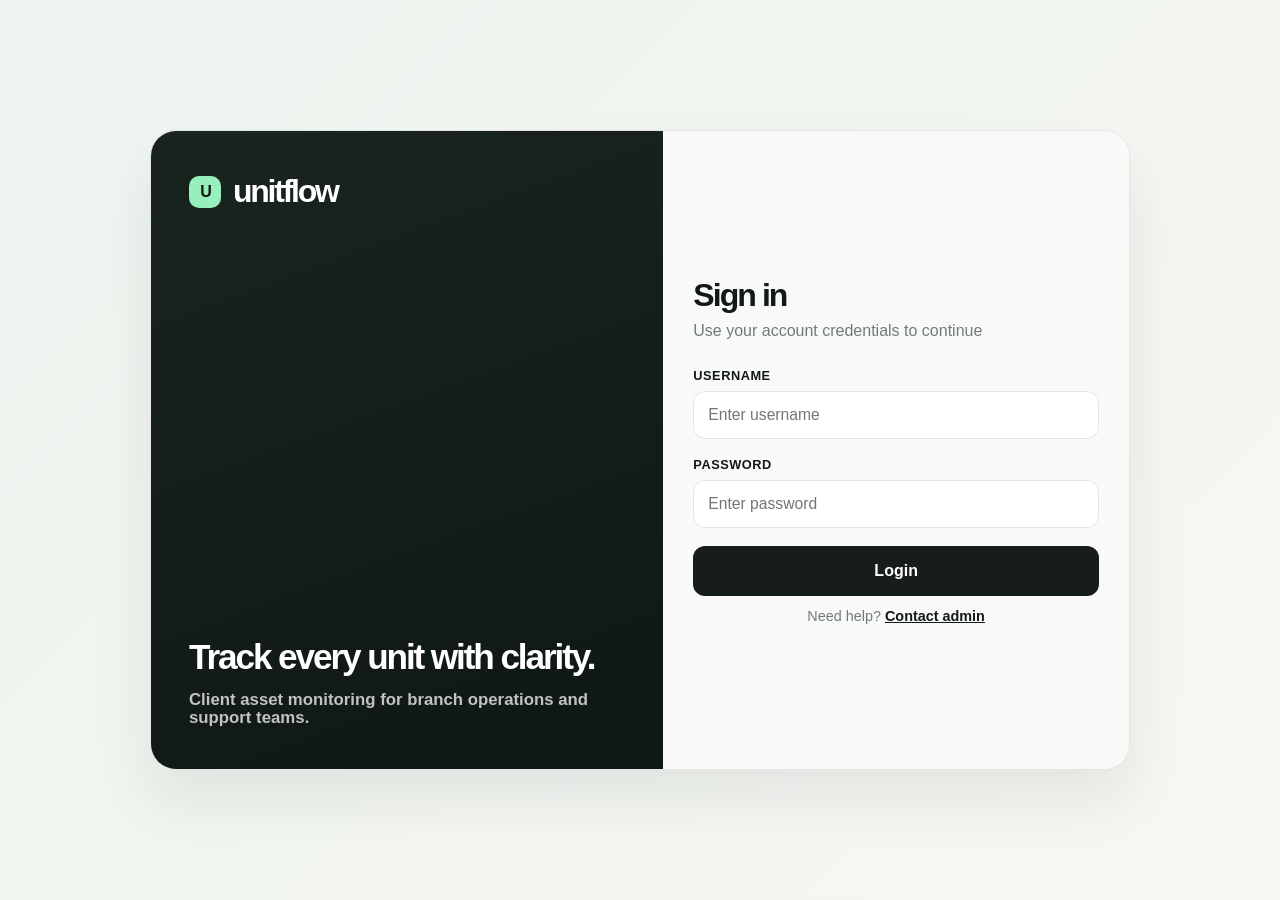
==== login.html @ 274b0e5f "feat: implement role-based permissions management and settings page - Added functionality to read an" ====
<!DOCTYPE html>
<html lang="en">
  <head>
    <meta charset="UTF-8" />
    <meta name="viewport" content="width=device-width, initial-scale=1.0" />
    <title>Unitflow Login</title>
    <link rel="icon" type="image/svg+xml" href="images/favicon.svg" />
    <link rel="stylesheet" href="css/styles.css" />
  </head>
  <body class="auth-page">
    <div class="auth-shell">
      <div class="auth-visual">
        <div class="auth-brand">
          <div class="auth-brand-mark">U</div>
          <span>unitflow</span>
        </div>

        <div>
          <h1 class="tagline">
            Track every unit with clarity.
            <small>Client asset monitoring for branch operations and support teams.</small>
          </h1>
        </div>
      </div>

      <div class="auth-card">
        <div class="auth-card-inner">
          <div class="auth-card-header">
            <h2>Sign in</h2>
            <p>Use your account credentials to continue</p>
          </div>

          <form class="auth-form" id="loginForm">
            <div class="form-field">
              <label for="username">Username</label>
              <input id="username" name="username" type="text" placeholder="Enter username" required />
            </div>

            <div class="form-field">
              <label for="password">Password</label>
              <input id="password" name="password" type="password" placeholder="Enter password" required />
            </div>

            <button type="submit" class="auth-button">Login</button>
          </form>

          <div class="auth-link">
            Need help? <a href="#">Contact admin</a>
          </div>
        </div>
      </div>
    </div>

    <script src="gs/config.js"></script>
    <script src="js/data.js"></script>
    <script src="js/auth.js"></script>
  </body>
</html>
---- css/styles.css ----
:root {
  --sidebar-bg: #18241f;
  --sidebar-accent: #7fe2a7;
  --sidebar-text: #dfe9e2;
  --main-bg: #f4f5f2;
  --panel-bg: #ffffff;
  --panel-alt: #f7f8f6;
  --text: #121a16;
  --muted: #6f7d77;
  --line: #e3e6e2;
  --dark-card: #1b2022;
  --green-soft: #d9f9e8;
  --green-text: #1b6d4c;
  --orange-soft: #fef1d4;
  --orange-text: #8b5e0c;
  --blue-soft: #dfeeff;
  --blue-text: #1f4d8c;
  --red-soft: #fbe3e3;
  --red-text: #9a2c2c;
  --shadow: 0 8px 20px rgba(15, 23, 42, 0.04);
}

* {
  box-sizing: border-box;
}

html, body {
  margin: 0;
  min-height: 100vh;
  height: auto;
  overflow-x: hidden;
  overflow-y: auto;
  font-family: Inter, "Segoe UI", Arial, sans-serif;
  background: var(--main-bg);
  color: var(--text);
}

button, input, select {
  font: inherit;
}

.dashboard-shell {
  display: flex;
  min-height: 100vh;
}

.sidebar {
  width: 250px;
  flex-shrink: 0;
  position: fixed;
  top: 0;
  left: 0;
  height: 100vh;
  overflow: hidden;
  background: var(--sidebar-bg);
  color: var(--sidebar-text);
  padding: 24px 18px 28px;
  border-right: 1px solid rgba(255, 255, 255, 0.04);
}

.brand {
  display: flex;
  align-items: center;
  gap: 12px;
  padding: 6px 8px 18px;
  font-size: 2.1rem;
  font-weight: 800;
  letter-spacing: -0.06em;
}

.brand-mark {
  width: 28px;
  height: 28px;
  display: inline-flex;
  align-items: center;
  justify-content: center;
  border-radius: 10px;
  background: linear-gradient(135deg, #90f0bf, #d9f9e8);
  color: #0e1714;
  font-size: 0.9rem;
  font-weight: 800;
}

.nav {
  display: flex;
  flex-direction: column;
  gap: 6px;
  height: calc(100vh - 132px);
  margin-top: 14px;
}

.nav #settingsLink {
  margin-top: auto;
}

.nav-label {
  padding: 14px 10px 10px;
  color: rgba(255, 255, 255, 0.62);
  font-size: 0.7rem;
  letter-spacing: 0.14em;
  text-transform: uppercase;
  font-weight: 700;
}

.nav-item {
  display: flex;
  align-items: center;
  gap: 12px;
  width: 100%;
  background: transparent;
  border: none;
  border-radius: 10px;
  color: var(--sidebar-text);
  text-decoration: none;
  padding: 12px 12px;
  text-align: left;
  font-size: 1.05rem;
  font-weight: 600;
  cursor: pointer;
}

.nav-item.active {
  background: rgba(126, 211, 161, 0.18);
  color: #f3f9f5;
  box-shadow: inset 0 0 0 1px rgba(126, 211, 161, 0.2);
}

.nav-item.disabled {
  opacity: 0.45;
  cursor: not-allowed;
}

.nav-count {
  min-width: 20px;
  padding: 2px 6px;
  margin-left: auto;
  border-radius: 999px;
  background: var(--sidebar-accent);
  color: #102219;
  font-size: 0.72rem;
  text-align: center;
}

.nav-icon {
  width: 18px;
  text-align: center;
  opacity: 0.95;
}

.workspace {
  flex: 1;
  margin-left: 250px;
  background: var(--main-bg);
  min-height: 0;
  min-width: 0;
}

.workspace-topbar {
  display: flex;
  justify-content: space-between;
  align-items: center;
  padding: 18px 30px 16px 30px;
  background: rgba(255, 255, 255, 0.15);
  border-bottom: 1px solid var(--line);
}

.breadcrumb {
  color: var(--muted);
  font-size: 0.85rem;
  font-weight: 600;
}

.breadcrumb span {
  margin: 0 8px;
  color: #a5b0a9;
}

.topbar-right {
  display: flex;
  align-items: center;
  gap: 18px;
}

.sync-pill {
  display: inline-flex;
  align-items: center;
  gap: 8px;
  color: var(--text);
  font-size: 0.95rem;
  font-weight: 600;
}

.dot {
  width: 10px;
  height: 10px;
  border-radius: 50%;
  display: inline-block;
  background: #d1d5d8;
}

.dot.live {
  background: #7ad9a6;
  box-shadow: 0 0 0 3px rgba(122, 217, 166, 0.2);
}

.user-menu {
  position: relative;
}

.user-pill {
  display: inline-flex;
  align-items: center;
  gap: 10px;
  padding: 8px 12px 8px 8px;
  border-radius: 999px;
  background: rgba(255, 255, 255, 0.7);
  border: 1px solid var(--line);
  color: var(--text);
  font-weight: 700;
  cursor: pointer;
}

.user-avatar {
  width: 28px;
  height: 28px;
  border-radius: 50%;
  display: inline-flex;
  align-items: center;
  justify-content: center;
  background: #cfe4d6;
  color: #1b3b2f;
  font-size: 0.72rem;
  font-weight: 800;
}

.user-dropdown {
  position: absolute;
  right: 0;
  top: calc(100% + 10px);
  background: #fff;
  border: 1px solid var(--line);
  border-radius: 12px;
  box-shadow: 0 12px 28px rgba(15, 23, 42, 0.12);
  min-width: 160px;
  overflow: hidden;
  z-index: 20;
}

.user-dropdown button {
  display: block;
  width: 100%;
  border: none;
  background: transparent;
  text-align: left;
  padding: 12px 14px;
  font-size: 0.92rem;
  font-weight: 700;
  color: var(--text);
  cursor: pointer;
}

.user-dropdown button:hover {
  background: #f2f5f2;
}

.content {
  padding: 26px 30px 30px;
  min-height: calc(100vh - 92px);
}

.messages-content {
  display: flex;
  flex-direction: column;
}

.messages-heading {
  align-items: center;
  margin-bottom: 18px;
}

.messages-layout {
  display: grid;
  grid-template-columns: minmax(260px, 34%) 1fr;
  flex: 1;
  min-height: 0;
  overflow: hidden;
}

.conversation-column {
  min-width: 0;
  border-right: 1px solid var(--line);
  background: var(--panel-alt);
}

.message-tabs {
  display: flex;
  gap: 20px;
  padding: 18px 20px 0;
  border-bottom: 1px solid var(--line);
}

.message-tab {
  padding: 0 0 13px;
  border: 0;
  border-bottom: 2px solid transparent;
  background: transparent;
  color: var(--muted);
  font-weight: 800;
  cursor: pointer;
}

.message-tab.active {
  border-color: var(--green-text);
  color: var(--text);
}

.message-search {
  padding: 14px 16px;
}

.message-search input {
  width: 100%;
  padding: 10px 12px;
  border: 1px solid var(--line);
  border-radius: 8px;
  background: #fff;
  color: var(--text);
}

.conversation-list {
  height: calc(100% - 105px);
  overflow-y: auto;
}

.conversation-item {
  display: grid;
  grid-template-columns: 1fr auto;
  gap: 5px 12px;
  width: 100%;
  padding: 15px 18px;
  border: 0;
  border-top: 1px solid var(--line);
  background: transparent;
  color: var(--text);
  text-align: left;
  cursor: pointer;
}

.conversation-item:hover,
.conversation-item.selected {
  background: #fff;
}

.conversation-item.unread .conversation-person,
.conversation-item.unread .conversation-subject {
  font-weight: 800;
}

.conversation-person,
.conversation-subject,
.conversation-date {
  overflow: hidden;
  text-overflow: ellipsis;
  white-space: nowrap;
}

.conversation-person { font-size: 0.86rem; }
.conversation-subject { color: var(--muted); font-size: 0.84rem; }
.conversation-date { color: var(--muted); font-size: 0.72rem; }
.thread-count { color: var(--muted); font-size: 0.72rem; font-weight: 700; }

.message-viewer {
  min-width: 0;
  overflow-y: auto;
  background: #fff;
}

.message-placeholder {
  display: grid;
  place-items: center;
  align-content: center;
  height: 100%;
  padding: 32px;
  color: var(--muted);
  text-align: center;
}

.message-placeholder h2 { margin: 14px 0 6px; color: var(--text); font-size: 1.1rem; }
.message-placeholder p { margin: 0; }
.message-placeholder-icon { color: var(--green-text); font-size: 2rem; }

.message-detail { padding: 34px 40px; }
.message-detail-top { display: flex; justify-content: space-between; gap: 20px; border-bottom: 1px solid var(--line); padding-bottom: 22px; }
.message-detail-actions { display: flex; align-items: center; gap: 16px; }
.message-reply-actions { display: flex; flex-wrap: wrap; align-items: center; justify-content: flex-end; gap: 8px; }
.reply-message-btn { padding: 8px 14px; font-size: 0.85rem; }
.message-detail-top h2 { margin: 5px 0 0; font-size: 1.5rem; }
.message-detail-top time { color: var(--muted); font-size: 0.82rem; white-space: nowrap; }
.message-meta { display: flex; align-items: center; gap: 9px; margin: 22px 0 30px; color: var(--muted); font-size: 0.84rem; }
.message-meta .user-avatar { flex: 0 0 auto; }
.message-arrow { color: #a5b0a9; }
.message-body { max-width: 760px; margin: 0; line-height: 1.75; white-space: normal; }
.thread-messages { display: flex; flex-direction: column; }
.thread-message { padding: 0; border-bottom: 1px solid var(--line); }
.thread-message:first-child { padding-top: 0; }
.thread-message-header { display: flex; align-items: center; gap: 9px; width: 100%; padding: 18px 0; border: 0; background: transparent; color: var(--muted); text-align: left; cursor: pointer; }
.thread-message-header:hover { color: var(--text); }
.thread-message-sender { color: var(--text); font-weight: 800; }
.thread-message-recipient { overflow: hidden; text-overflow: ellipsis; white-space: nowrap; }
.thread-message-header time { margin-left: auto; white-space: nowrap; font-size: 0.78rem; }
.thread-chevron { margin-left: 4px; color: var(--muted); font-size: 1.1rem; transform: rotate(0deg); transition: transform 160ms ease; }
.thread-message-content { display: none; padding: 0 0 24px 0; }
.thread-message.expanded .thread-message-content { display: block; }
.thread-message.expanded .thread-chevron { transform: rotate(180deg); }
.inline-reply-form { max-width: 760px; margin-top: 34px; padding-top: 24px; border-top: 1px solid var(--line); }
.inline-reply-form label { display: block; margin-bottom: 8px; color: var(--text); font-size: 0.85rem; font-weight: 800; }
.inline-reply-form textarea { width: 100%; padding: 12px; border: 1px solid var(--line); border-radius: 8px; color: var(--text); resize: vertical; }
.inline-reply-actions { display: flex; justify-content: flex-end; gap: 10px; margin-top: 12px; }

.field-group textarea {
  width: 100%;
  padding: 11px 12px;
  border: 1px solid var(--line);
  border-radius: 8px;
  color: var(--text);
  resize: vertical;
}

.format-toolbar {
  display: flex;
  gap: 4px;
  padding: 6px;
  border: 1px solid var(--line);
  border-bottom: 0;
  border-radius: 8px 8px 0 0;
  background: var(--panel-alt);
}

.format-toolbar button {
  min-width: 30px;
  height: 28px;
  padding: 0 7px;
  border: 0;
  border-radius: 5px;
  background: transparent;
  color: var(--text);
  cursor: pointer;
  color: transparent;
  font-size: 0;
}

.format-toolbar button::before { content: none !important; }
.format-toolbar button svg { width: 17px; height: 17px; display: block; color: var(--text); fill: none; stroke: currentColor; stroke-width: 1.7; stroke-linecap: round; stroke-linejoin: round; }
.format-toolbar button svg text { fill: currentColor; stroke: none; }
.format-toolbar button,
.format-toolbar select,
.format-toolbar .format-color { position: relative; }
.format-toolbar button::after,
.format-toolbar select::after,
.format-toolbar .format-color::after { content: attr(data-tooltip); position: absolute; z-index: 20; left: 50%; top: calc(100% + 9px); width: max-content; max-width: 190px; padding: 7px 10px; border-radius: 5px; background: #3c4043; color: #fff; font-size: 0.76rem; font-weight: 700; line-height: 1.2; white-space: nowrap; opacity: 0; pointer-events: none; transform: translate(-50%, -3px); transition: opacity 120ms ease, transform 120ms ease; }
.format-toolbar button:hover::after,
.format-toolbar select:hover::after,
.format-toolbar .format-color:hover::after { opacity: 1; transform: translate(-50%, 0); }
.format-toolbar button[aria-label="Bold"]::before { content: 'B'; font-weight: 800; }
.format-toolbar button[aria-label="Italic"]::before { content: 'I'; font-style: italic; font-weight: 800; }
.format-toolbar button[aria-label="Underline"]::before { content: 'U'; text-decoration: underline; font-weight: 800; }
.format-toolbar button[aria-label="Align left"]::before { content: '☰'; }
.format-toolbar button[aria-label="Align center"]::before { content: '≡'; }
.format-toolbar button[aria-label="Align right"]::before { content: '☷'; }
.format-toolbar button[aria-label="Bulleted list"]::before { content: '☷'; }
.format-toolbar button[aria-label="Numbered list"]::before { content: '1.'; font-size: 0.75rem; font-weight: 800; }
.format-toolbar button[aria-label="Decrease indent"]::before { content: '⇤'; }
.format-toolbar button[aria-label="Increase indent"]::before { content: '⇥'; }
.format-toolbar button[aria-label="Quote"]::before { content: '❝'; }
.format-toolbar button[aria-label="Strikethrough"]::before { content: 'S'; text-decoration: line-through; font-weight: 800; }
.format-toolbar button[aria-label="Clear formatting"]::before { content: 'Tx'; font-size: 0.75rem; }

.format-toolbar button:hover { background: var(--green-soft); }
.format-toolbar button.is-active { background: #d2e3fc; color: #174ea6; }
.format-toolbar button.is-active svg { color: #174ea6; }

.format-toolbar select {
  height: 28px;
  flex: 0 0 auto;
  width: 112px;
  max-width: none;
  padding: 0 4px;
  border: 0;
  border-radius: 5px;
  background: transparent;
  color: var(--text);
  cursor: pointer;
}

.field-group .format-toolbar select[data-format-command="fontName"] { width: 84px; height: 28px; padding: 0 3px; }
.field-group .format-toolbar select[data-format-command="fontSize"] { width: 72px; height: 28px; padding: 0 3px; }
.font-size-picker { position: relative; display: inline-flex; align-items: center; }
.font-size-trigger { display: inline-flex; align-items: center; justify-content: center; width: 42px; height: 28px; padding: 0; border: 0; border-radius: 5px; background: transparent; color: var(--text); cursor: pointer; }
.font-size-trigger:hover { background: var(--green-soft); }
.font-size-trigger svg { width: 25px; height: 20px; fill: currentColor; stroke: currentColor; stroke-width: 1.3; stroke-linecap: round; stroke-linejoin: round; }
.font-size-trigger svg text { stroke: none; }
.font-size-menu { position: absolute; z-index: 25; top: calc(100% + 6px); left: 0; min-width: 105px; padding: 5px; border: 1px solid var(--line); border-radius: 7px; background: #fff; box-shadow: 0 10px 22px rgba(15, 23, 42, 0.16); }
.font-size-menu button { position: relative; display: block; width: 100%; padding: 8px 10px 8px 42px; border: 0; border-radius: 5px; background: transparent; color: var(--text); font-size: 0.84rem; font-weight: 500; text-align: left; cursor: pointer; }
.font-size-menu button::before { content: ''; position: absolute; left: 14px; top: 50%; width: 8px; height: 14px; border-right: 2px solid transparent; border-bottom: 2px solid transparent; transform: translateY(-60%) rotate(45deg); }
.font-size-menu button.selected::before { border-color: var(--text); }
.font-size-menu button[data-size-value="2"] { font-size: 0.72rem; }
.font-size-menu button[data-size-value="3"] { font-size: 0.95rem; }
.font-size-menu button[data-size-value="4"] { font-size: 1.25rem; }
.font-size-menu button[data-size-value="5"] { font-size: 1.8rem; line-height: 1.1; }
.font-size-menu button:hover { background: var(--green-soft); }

.format-toolbar select:hover { background: var(--green-soft); }
.format-toolbar .font-size-picker,
.format-toolbar button[aria-label="Bold"],
.format-toolbar button[aria-label="Align left"],
.format-toolbar button[aria-label="Bulleted list"],
.format-toolbar button[aria-label="Quote"],
.format-toolbar button[aria-label="Clear formatting"] {
  margin-left: 4px;
  padding-left: 8px;
  border-left: 1px solid #cfd5d9;
}
.format-color { display: inline-flex; align-items: center; justify-content: center; width: 30px; height: 28px; margin: 0; padding: 0; color: var(--text); font-size: 1rem; font-weight: 800; cursor: pointer; }
.format-color[aria-label="Text color"] { display: none; }
.format-color input { width: 0; height: 0; opacity: 0; position: absolute; }

.rich-text-editor {
  min-height: 150px;
  padding: 12px;
  border: 1px solid var(--line);
  border-radius: 0 0 8px 8px;
  background: #fff;
  color: var(--text);
  line-height: 1.6;
  outline: 0;
  overflow-y: auto;
}

.rich-text-editor:focus {
  border-color: var(--green-text);
  box-shadow: 0 0 0 3px rgba(27, 109, 76, 0.12);
}

.rich-text-editor:empty::before {
  content: attr(data-placeholder);
  color: var(--muted);
  pointer-events: none;
}

.rich-text-editor ul,
.rich-text-editor ol,
.message-body ul,
.message-body ol {
  padding-left: 24px;
}

.message-body blockquote,
.rich-text-editor blockquote {
  margin: 10px 0;
  padding-left: 14px;
  border-left: 3px solid var(--line);
  color: var(--muted);
}

.field-group select[multiple] {
  min-height: 116px;
  padding: 8px 10px;
  height: auto;
}

.field-group select[multiple] option {
  padding: 7px 6px;
}

@media (max-width: 800px) {
  .messages-layout { grid-template-columns: 1fr; overflow: auto; }
  .conversation-column { border-right: 0; border-bottom: 1px solid var(--line); max-height: 310px; }
  .message-viewer { min-height: 360px; }
  .message-detail { padding: 24px; }
}

.header-row {
  display: flex;
  justify-content: space-between;
  align-items: flex-end;
  gap: 20px;
  margin-bottom: 26px;
}

.eyebrow {
  font-size: 0.8rem;
  letter-spacing: 0.16em;
  text-transform: uppercase;
  color: var(--muted);
  margin-bottom: 12px;
  font-weight: 700;
}

.heading-block h1 {
  margin: 0;
  font-size: clamp(2.3rem, 3vw, 3.3rem);
  letter-spacing: -0.06em;
  line-height: 1.05;
  color: #1a1d1a;
}

.heading-block p {
  margin: 12px 0 0;
  color: var(--muted);
  font-size: 1.05rem;
}

.summary-grid {
  display: grid;
  grid-template-columns: repeat(4, minmax(180px, 1fr));
  gap: 18px;
  margin-bottom: 28px;
}

.summary-card {
  min-height: 180px;
  background: var(--panel-bg);
  border: 1px solid var(--line);
  border-radius: 16px;
  padding: 18px 18px 16px;
  box-shadow: var(--shadow);
  display: flex;
  flex-direction: column;
  justify-content: space-between;
}

.summary-card.dark {
  background: var(--dark-card);
  border: none;
  color: #fff;
}

.card-top {
  display: flex;
  align-items: center;
  justify-content: space-between;
  gap: 10px;
  font-size: 0.9rem;
  font-weight: 600;
  color: var(--muted);
}

.summary-card.dark .card-top {
  color: rgba(255, 255, 255, 0.75);
}

.card-icon {
  width: 34px;
  height: 34px;
  border-radius: 50%;
  display: inline-flex;
  align-items: center;
  justify-content: center;
  background: rgba(17, 24, 39, 0.08);
  color: inherit;
  font-size: 1.05rem;
}

.summary-card.dark .card-icon {
  background: rgba(255, 255, 255, 0.1);
}

.value-row {
  display: flex;
  align-items: baseline;
  justify-content: flex-start;
  gap: 10px;
}

.card-value {
  font-size: clamp(2.3rem, 3vw, 3.1rem);
  line-height: 1;
  font-weight: 800;
  letter-spacing: -0.06em;
}

.card-meta {
  font-size: 0.8rem;
  font-weight: 600;
  color: var(--muted);
  margin-top: 6px;
}

.summary-card.dark .card-meta {
  color: rgba(255, 255, 255, 0.7);
}

.trend-up {
  color: #1b6f4d;
}

.branch-code-chart-panel {
  margin-bottom: 22px;
  padding-bottom: 18px;
}

.panel-subtitle {
  margin: 5px 0 0;
  color: var(--muted);
  font-size: 0.82rem;
}

.branch-code-chart-content {
  display: flex;
  align-items: center;
  gap: 34px;
  min-height: 190px;
}

.branch-code-pie {
  width: 176px;
  height: 176px;
  flex: 0 0 176px;
  border-radius: 50%;
  box-shadow: inset 0 0 0 1px rgba(18, 26, 22, 0.08);
  position: relative;
}

.branch-code-pie::after {
  content: '';
  position: absolute;
  inset: 39px;
  border-radius: 50%;
  background: var(--panel-bg);
  box-shadow: 0 0 0 1px rgba(18, 26, 22, 0.06);
}

.branch-code-legend {
  display: grid;
  grid-template-columns: repeat(2, minmax(150px, 1fr));
  gap: 12px 28px;
  flex: 1;
}

.branch-code-legend-row,
.branch-code-legend-label {
  display: flex;
  align-items: center;
}

.branch-code-legend-row {
  justify-content: space-between;
  gap: 14px;
  color: var(--text);
  font-size: 0.88rem;
}

.branch-code-legend-label {
  min-width: 0;
  gap: 8px;
}

.branch-code-legend-label > span:last-child {
  overflow-wrap: anywhere;
}

.branch-code-swatch {
  width: 10px;
  height: 10px;
  flex: 0 0 10px;
  border-radius: 50%;
}

.branch-code-legend-row strong {
  white-space: nowrap;
}

.branch-code-legend-row small {
  color: var(--muted);
  font-size: 0.76rem;
  font-weight: 600;
}

.lower-grid {
  display: grid;
  grid-template-columns: minmax(0, 1.7fr) minmax(240px, 0.9fr);
  gap: 22px;
  align-items: start;
}

.lower-grid > .panel {
  min-width: 0;
}

.overview-table {
  display: table;
  width: 100%;
  max-width: 100%;
  min-width: 0;
  table-layout: fixed;
}

.overview-table th,
.overview-table td {
  width: auto;
  min-width: 0;
}

.overview-table th:nth-child(1),
.overview-table td:nth-child(1) {
  width: 20.3%;
  min-width: 110px;
}

.overview-table th:nth-child(2),
.overview-table td:nth-child(2) {
  width: 27%;
}

.overview-table th:nth-child(3),
.overview-table td:nth-child(3) {
  width: 20%;
}

.overview-table th:nth-child(4),
.overview-table td:nth-child(4) {
  width: 29%;
}

.overview-table th,
.overview-table td {
  padding: 7px 4px;
  font-size: 0.86rem;
}

.overview-table th {
  white-space: normal;
  overflow-wrap: anywhere;
  font-size: 0.64rem;
  letter-spacing: 0.05em;
}

.overview-table td {
  overflow-wrap: anywhere;
}

.overview-table td:nth-child(3) {
  white-space: normal;
}

.overview-table th:nth-child(4),
.overview-table td:nth-child(4) {
  text-align: center;
}

.overview-table .badge {
  max-width: 100%;
  padding: 4px 6px;
  white-space: normal;
  text-align: center;
}

.panel {
  background: rgba(255, 255, 255, 0.7);
  border: 1px solid var(--line);
  border-radius: 16px;
  padding: 18px 18px 8px;
  box-shadow: var(--shadow);
}

.panel-header {
  display: flex;
  justify-content: space-between;
  align-items: center;
  gap: 12px;
  margin-bottom: 14px;
}

.panel-header h2 {
  margin: 0;
  font-size: 1.1rem;
  letter-spacing: -0.03em;
}

.panel-header a {
  color: var(--text);
  text-decoration: none;
  font-weight: 600;
  font-size: 0.8rem;
}

.table-wrap {
  overflow-x: auto;
  overflow-y: hidden;
  width: 100%;
  max-width: 100%;
  -webkit-overflow-scrolling: touch;
  scrollbar-color: #c7c9c5 #f0f2ef;
}

.table-wrap.is-scrollable {
  max-height: 28rem;
  overflow-y: auto;
}

table {
  width: max-content;
  min-width: 1200px;
  border-collapse: collapse;
  table-layout: auto;
}

th, td {
  text-align: left;
  padding: 8px 6px;
  border-bottom: 1px solid var(--line);
  vertical-align: top;
  word-break: break-word;
}

th:nth-child(1), td:nth-child(1) {
  width: 11%;
  min-width: 110px;
  white-space: nowrap;
}
th:nth-child(2), td:nth-child(2) { width: 12%; }
th:nth-child(3), td:nth-child(3) { width: 9%; }
th:nth-child(4), td:nth-child(4) { width: 10%; }
th:nth-child(5), td:nth-child(5) { width: 14%; min-width: 130px; }
th:nth-child(6), td:nth-child(6) { width: 9%; }
th:nth-child(7), td:nth-child(7) { width: 11%; }
th:nth-child(8), td:nth-child(8) { width: 11%; }
th:nth-child(9), td:nth-child(9) { width: 10%; min-width: 110px; }
th:nth-child(10), td:nth-child(10) { width: 14%; min-width: 140px; }
th:nth-child(11), td:nth-child(11) { width: 12%; min-width: 115px; }
th:nth-child(12), td:nth-child(12) { width: 10%; min-width: 120px; }
th:nth-child(13), td:nth-child(13) { width: 12%; min-width: 120px; }
th:nth-child(14), td:nth-child(14) { width: 90px; min-width: 90px; }

tr td:nth-child(1),
tr td:nth-child(3),
tr td:nth-child(6),
tr td:nth-child(7),
tr td:nth-child(8),
tr td:nth-child(11),
tr td:nth-child(12),
tr td:nth-child(13) {
  text-align: center;
}

.center-stack {
  display: inline-block;
  text-align: center;
  line-height: 1.2;
  max-width: 100%;
  white-space: normal;
}

.center-stack .line {
  display: block;
  white-space: normal;
}

tr td:nth-child(7) .center-stack,
tr td:nth-child(8) .center-stack,
tr td:nth-child(11) .center-stack,
tr td:nth-child(12) .center-stack,
tr td:nth-child(13) .center-stack {
  min-width: 70px;
}

.unit-registry-table th:nth-child(4),
.unit-registry-table td:nth-child(4),
.unit-registry-table th:nth-child(9),
.unit-registry-table td:nth-child(9) {
  text-align: center;
}

th {
  color: #7f8b83;
  font-size: 0.68rem;
  letter-spacing: 0.09em;
  text-transform: uppercase;
  font-weight: 800;
  line-height: 1.2;
  white-space: nowrap;
  vertical-align: middle;
  text-align: center;
  padding-top: 10px;
  padding-bottom: 10px;
}

tbody tr:last-child td {
  border-bottom: none;
}

td {
  font-size: 0.97rem;
  color: #1d221f;
}

.badge {
  display: inline-flex;
  align-items: center;
  justify-content: center;
  border-radius: 999px;
  padding: 6px 10px;
  font-size: 0.76rem;
  font-weight: 700;
}

.badge.in-stock {
  background: var(--green-soft);
  color: var(--green-text);
}

.badge.assigned {
  background: var(--blue-soft);
  color: var(--blue-text);
}

.badge.released {
  background: var(--orange-soft);
  color: var(--orange-text);
}

.badge.urgent,
.badge.returned,
.badge.pending-return {
  background: var(--red-soft);
  color: var(--red-text);
}

.badge.observation {
  background: var(--blue-soft);
  color: var(--blue-text);
}

.branch-tag {
  display: inline-flex;
  align-items: center;
  justify-content: center;
  border-radius: 999px;
  padding: 6px 10px;
  font-size: 0.74rem;
  font-weight: 800;
  letter-spacing: 0.03em;
  border: 1px solid rgba(17, 17, 17, 0.2);
}

.branch-tag.bnb {
  background: #f7d75d;
  color: #111111;
}

.branch-tag.ez {
  background: #7fe4a0;
  color: #111111;
}

.branch-tag.one-lr {
  background: #f55d5d;
  color: #111111;
}

.branch-list {
  display: flex;
  flex-direction: column;
  gap: 14px;
  margin-top: 8px;
}

.branch-row {
  display: flex;
  flex-direction: column;
  gap: 8px;
}

.branch-head {
  display: flex;
  justify-content: space-between;
  align-items: center;
  gap: 12px;
  font-size: 0.96rem;
  font-weight: 700;
}

.branch-bar {
  width: 100%;
  height: 8px;
  background: #edf0ec;
  border-radius: 999px;
  overflow: hidden;
}

.branch-fill {
  height: 100%;
  background: linear-gradient(90deg, #95dcb4, #64c892);
  border-radius: 999px;
}

.auth-page {
  min-height: 100vh;
  display: grid;
  place-items: center;
  padding: 24px;
  background: linear-gradient(135deg, #edf4ef 0%, #f7f7f3 100%);
}

.auth-shell {
  width: min(980px, 100%);
  min-height: 640px;
  display: grid;
  grid-template-columns: 1.1fr 1fr;
  background: #fff;
  border: 1px solid var(--line);
  border-radius: 26px;
  overflow: hidden;
  box-shadow: 0 30px 60px rgba(18, 29, 25, 0.08);
}

.auth-visual {
  background: linear-gradient(160deg, #1a241f 0%, #0e1715 100%);
  color: #fff;
  padding: 42px 38px;
  display: flex;
  flex-direction: column;
  justify-content: space-between;
}

.auth-brand {
  display: flex;
  align-items: center;
  gap: 12px;
  font-size: 2rem;
  font-weight: 800;
  letter-spacing: -0.07em;
}

.auth-brand-mark {
  width: 32px;
  height: 32px;
  display: inline-flex;
  align-items: center;
  justify-content: center;
  border-radius: 10px;
  background: #96efbc;
  color: #0c1714;
  font-size: 1rem;
}

.auth-visual .tagline {
  font-size: 2.2rem;
  margin: 0;
  letter-spacing: -0.06em;
  line-height: 1.06;
}

.auth-visual .tagline small {
  display: block;
  margin-top: 16px;
  font-size: 1.05rem;
  color: rgba(255, 255, 255, 0.74);
  letter-spacing: normal;
}

.auth-card {
  display: flex;
  align-items: center;
  justify-content: center;
  padding: 36px 30px;
  background: #f9faf8;
}

.auth-card-inner {
  width: min(420px, 100%);
}

.auth-card-header h2 {
  margin: 0 0 8px;
  font-size: 2rem;
  letter-spacing: -0.06em;
}

.auth-card-header p {
  margin: 0 0 28px;
  color: var(--muted);
}

.auth-form {
  display: flex;
  flex-direction: column;
  gap: 18px;
}

.form-field {
  display: flex;
  flex-direction: column;
  gap: 8px;
}

.form-field label {
  color: var(--text);
  font-size: 0.8rem;
  font-weight: 700;
  letter-spacing: 0.04em;
  text-transform: uppercase;
}

.form-field input,
.form-field select {
  height: 48px;
  border: 1px solid var(--line);
  background: #fff;
  border-radius: 12px;
  padding: 0 14px;
  font-size: 0.98rem;
  color: var(--text);
}

.auth-button {
  height: 50px;
  border: none;
  border-radius: 12px;
  background: #171d1a;
  color: #fff;
  font-weight: 700;
  font-size: 1rem;
  cursor: pointer;
}

.auth-link {
  margin-top: 12px;
  text-align: center;
  font-size: 0.9rem;
  color: var(--muted);
}

.auth-link a {
  color: var(--text);
  font-weight: 700;
}

.page-toolbar {
  display: flex;
  justify-content: space-between;
  align-items: center;
  gap: 18px;
  margin: 0 0 20px;
}

.search-box {
  flex: 1;
  max-width: 360px;
  position: relative;
}

.search-box input {
  width: 100%;
  height: 44px;
  border: 1px solid var(--line);
  background: #fff;
  border-radius: 12px;
  padding: 0 14px 0 40px;
}

.search-box::before {
  content: "⌕";
  position: absolute;
  left: 14px;
  top: 50%;
  transform: translateY(-50%);
  color: var(--muted);
  font-size: 1.1rem;
}

.page-actions {
  display: flex;
  gap: 10px;
  align-items: center;
}

.action-btn {
  border: 1px solid var(--line);
  background: #fff;
  color: var(--text);
  border-radius: 10px;
  padding: 10px 14px;
  font-weight: 700;
  cursor: pointer;
}

.action-btn.primary {
  background: #171d1a;
  border-color: #171d1a;
  color: #fff;
}

.table-actions {
  display: flex;
  flex-direction: column;
  align-items: center;
  justify-content: center;
  gap: 6px;
  width: 106px;
  min-width: 106px;
  margin-inline: auto;
  white-space: nowrap;
  text-align: center;
}

.table-actions button {
  border: none;
  border-radius: 8px;
  padding: 7px 8px;
  font-weight: 700;
  font-size: 0.72rem;
  cursor: pointer;
  width: 90px;
  margin-inline: auto;
}

.table-actions button:disabled {
  opacity: 0.48;
  cursor: not-allowed;
  filter: grayscale(0.25);
}

.table-actions .view-only {
  display: inline-flex;
  align-items: center;
  justify-content: center;
  border-radius: 8px;
  padding: 7px 8px;
  background: #eef2f7;
  color: #4b5563;
  font-size: 0.7rem;
  font-weight: 700;
  min-height: 32px;
}

.table-actions .edit {
  background: var(--blue-soft);
  color: var(--blue-text);
}

.table-actions .delete {
  background: var(--red-soft);
  color: var(--red-text);
}

.account-branch-cell {
  text-align: center;
}

.branch-status-cell {
  text-align: center;
}

.branch-code-cell {
  text-align: center;
}

.settings-content .header-row {
  align-items: flex-end;
}

.settings-status {
  min-height: 22px;
  color: var(--green-text);
  font-size: 0.88rem;
  font-weight: 800;
}

.settings-status[data-state="notice"] {
  color: var(--orange-text);
}

.permissions-panel {
  overflow: hidden;
}

.settings-content {
  max-width: 100%;
  overflow-x: hidden;
}

.settings-content .panel-header {
  flex-wrap: wrap;
  gap: 12px 20px;
}

.page-access-grid {
  display: grid;
  grid-template-columns: repeat(auto-fit, minmax(230px, 1fr));
  gap: 12px;
  padding: 20px;
}

.page-access-card {
  min-width: 0;
  padding: 15px;
  border: 1px solid var(--line);
  border-radius: 10px;
  background: var(--panel-alt);
}

.page-access-card > div:first-child {
  display: flex;
  flex-direction: column;
  gap: 4px;
  margin-bottom: 14px;
}

.page-access-card strong {
  font-size: 0.94rem;
}

.page-access-card strong + span {
  color: var(--muted);
  font-size: 0.76rem;
}

.page-access-options {
  display: grid;
  grid-template-columns: repeat(2, minmax(0, 1fr));
  gap: 9px;
}

.permissions-role-list {
  display: grid;
  gap: 10px;
  padding: 20px;
}

.permissions-role-card {
  min-width: 0;
  padding: 14px 16px;
  border: 1px solid var(--line);
  border-radius: 10px;
  background: var(--panel-alt);
}

.permissions-role-heading {
  display: flex;
  align-items: baseline;
  justify-content: space-between;
  gap: 12px;
  margin-bottom: 12px;
}

.permissions-role-heading strong {
  font-size: 0.94rem;
}

.permissions-role-heading span {
  color: var(--muted);
  font-size: 0.76rem;
}

.permissions-action-grid {
  display: grid;
  grid-template-columns: repeat(5, minmax(74px, 1fr));
  gap: 8px;
}

.role-name,
.role-note {
  display: block;
}

.role-name {
  font-size: 0.94rem;
}

.role-note {
  margin-top: 4px;
  color: var(--muted);
  font-size: 0.76rem;
  font-weight: 500;
}

.permission-legend {
  display: flex;
  align-items: center;
  gap: 7px;
  color: var(--muted);
  font-size: 0.78rem;
  font-weight: 700;
}

.permission-dot {
  width: 8px;
  height: 8px;
  border-radius: 50%;
  display: inline-block;
}

.permission-dot.allowed { background: var(--green-text); }
.permission-dot.restricted { margin-left: 8px; background: #c9d0cc; }

.permission-toggle {
  display: inline-flex;
  align-items: center;
  flex-direction: column;
  gap: 4px;
  width: 100%;
  color: var(--muted);
  font-size: 0.82rem;
  font-weight: 700;
  cursor: pointer;
}

.permission-toggle input {
  width: 17px;
  height: 17px;
  accent-color: var(--green-text);
}

.permission-toggle input:checked + span {
  color: var(--green-text);
}

.permission-toggle input:disabled {
  cursor: not-allowed;
  opacity: 0.6;
}

.permission-toggle input:disabled + span {
  color: var(--muted);
}

.permissions-actions {
  display: flex;
  justify-content: flex-end;
  gap: 10px;
  padding: 18px 20px;
  border-top: 1px solid var(--line);
  background: var(--panel-alt);
}

@media (max-width: 760px) {
  .settings-content {
    padding-left: 16px;
    padding-right: 16px;
  }

  .settings-content .header-row {
    display: block;
  }

  .settings-status {
    margin-top: 12px;
  }

  .page-access-grid {
    grid-template-columns: 1fr;
    padding: 14px;
  }

  .permissions-role-list {
    padding: 14px;
  }

  .permissions-role-heading {
    align-items: flex-start;
    flex-direction: column;
    gap: 3px;
  }

  .permissions-action-grid {
    grid-template-columns: repeat(2, minmax(0, 1fr));
  }

  .permission-action-name,
  .permission-toggle span {
    font-size: 0.72rem;
  }

  .permissions-actions {
    flex-wrap: wrap;
  }
}

.modal-backdrop {
  position: fixed;
  inset: 0;
  background: rgba(12, 18, 16, 0.5);
  display: none;
  align-items: center;
  justify-content: center;
  padding: 20px;
  z-index: 1000;
}

.modal-backdrop.visible {
  display: flex;
}

.message-toast {
  position: fixed;
  right: 24px;
  bottom: 24px;
  z-index: 1200;
  max-width: min(360px, calc(100vw - 48px));
  padding: 14px 18px;
  border: 1px solid rgba(27, 109, 76, 0.24);
  border-radius: 8px;
  background: #fff;
  box-shadow: 0 12px 28px rgba(15, 23, 42, 0.18);
  color: var(--text);
  font-size: 0.9rem;
  font-weight: 700;
  opacity: 0;
  transform: translateY(12px);
  pointer-events: none;
  transition: opacity 180ms ease, transform 180ms ease;
}

.message-toast.visible {
  opacity: 1;
  transform: translateY(0);
}

.modal {
  width: min(700px, 100%);
  max-height: calc(100vh - 40px);
  overflow-y: auto;
  background: #fff;
  border-radius: 18px;
  box-shadow: 0 18px 40px rgba(15, 23, 42, 0.14);
  padding: 18px 20px;
  border: 1px solid var(--line);
}

.message-modal {
  width: min(460px, calc(100vw - 32px));
  box-sizing: border-box;
  padding: 18px 20px;
}

.message-modal .modal-header {
  margin-bottom: 12px;
}

.message-modal .modal-body {
  line-height: 1.5;
}

.compose-modal {
  width: min(760px, 100%);
  padding: 24px;
}

.compose-modal .modal-header {
  padding-bottom: 16px;
  border-bottom: 1px solid var(--line);
}

.compose-modal .unit-form {
  gap: 18px;
}

.modal-header {
  display: flex;
  justify-content: space-between;
  align-items: center;
  gap: 12px;
  margin-bottom: 18px;
}

.modal-header h3 {
  margin: 0;
  font-size: 1.6rem;
  letter-spacing: -0.04em;
}

.modal-close {
  border: none;
  background: transparent;
  font-size: 2rem;
  line-height: 1;
  cursor: pointer;
  color: var(--muted);
}

.unit-form {
  display: flex;
  flex-direction: column;
  gap: 16px;
}

.form-grid {
  display: grid;
  grid-template-columns: repeat(2, minmax(200px, 1fr));
  gap: 14px 14px;
}

.field-group {
  display: flex;
  flex-direction: column;
  gap: 6px;
}

.field-group[hidden] { display: none; }

.field-group label {
  font-size: 0.75rem;
  font-weight: 700;
  text-transform: uppercase;
  letter-spacing: 0.05em;
  color: var(--muted);
}

.field-group > label:has(.recipient-copy-toggle) { display: flex; align-items: center; justify-content: space-between; }
.recipient-copy-toggle { display: inline-flex; gap: 8px; text-transform: none; letter-spacing: 0; }
.recipient-copy-button { padding: 0; border: 0; background: transparent; color: var(--green-text); font: inherit; cursor: pointer; }
.recipient-copy-button:hover, .recipient-copy-button:focus-visible { color: var(--text); text-decoration: underline; }
.recipient-copy-field { margin-top: -4px; }

.field-hint {
  color: var(--muted);
  font-size: 0.78rem;
}

.attachment-button {
  display: inline-flex;
  width: fit-content;
  margin-top: 8px;
  padding: 7px 10px;
  border: 1px solid var(--line);
  border-radius: 7px;
  background: var(--panel-alt);
  color: var(--text);
  font-size: 0.8rem;
  font-weight: 800;
  cursor: pointer;
}

.attachment-button:hover { background: var(--green-soft); }
.attachment-list { display: flex; flex-wrap: wrap; gap: 7px; margin-top: 8px; }
.attachment-chip,
.message-attachments a { display: inline-flex; align-items: center; gap: 6px; padding: 6px 9px; border: 1px solid var(--line); border-radius: 7px; background: var(--panel-alt); color: var(--green-text); font-size: 0.78rem; font-weight: 700; text-decoration: none; }
.attachment-chip button { border: 0; background: transparent; color: inherit; cursor: pointer; font-size: 1rem; line-height: 1; }
.message-attachments { display: flex; flex-wrap: wrap; gap: 8px; margin-top: 16px; }

.recipient-picker {
  position: relative;
  display: flex;
  flex-wrap: wrap;
  align-items: center;
  gap: 6px;
  min-height: 44px;
  padding: 6px 10px;
  border: 1px solid var(--line);
  border-radius: 10px;
  background: #fff;
}

.recipient-picker:focus-within {
  border-color: var(--green-text);
  box-shadow: 0 0 0 3px rgba(27, 109, 76, 0.12);
}

.recipient-chips { display: contents; }

.recipient-chip {
  display: inline-flex;
  align-items: center;
  gap: 6px;
  padding: 5px 8px 5px 10px;
  border-radius: 999px;
  background: var(--green-soft);
  color: var(--green-text);
  font-size: 0.82rem;
  font-weight: 700;
}

.recipient-chip button {
  width: 18px;
  height: 18px;
  padding: 0;
  border: 0;
  border-radius: 50%;
  background: transparent;
  color: inherit;
  cursor: pointer;
  line-height: 1;
}

.recipient-picker > input {
  flex: 1 1 130px;
  min-width: 120px;
  height: 30px;
  padding: 0 2px;
  border: 0;
  outline: 0;
  color: var(--text);
}

.recipient-options {
  position: absolute;
  z-index: 4;
  top: calc(100% + 6px);
  left: 0;
  right: 0;
  max-height: 190px;
  overflow-y: auto;
  padding: 5px;
  border: 1px solid var(--line);
  border-radius: 10px;
  background: #fff;
  box-shadow: 0 12px 26px rgba(15, 23, 42, 0.14);
}

.recipient-option {
  display: block;
  width: 100%;
  padding: 10px;
  border: 0;
  border-radius: 7px;
  background: transparent;
  color: var(--text);
  text-align: left;
  cursor: pointer;
}

.recipient-option:hover { background: var(--panel-alt); }
.recipient-empty { padding: 10px; color: var(--muted); font-size: 0.84rem; }

.field-group input,
.field-group select {
  width: 100%;
  height: 42px;
  border: 1px solid var(--line);
  border-radius: 10px;
  padding: 0 12px;
  background: #fff;
  color: var(--text);
}

.modal-actions {
  display: flex;
  justify-content: flex-end;
  gap: 10px;
  margin-top: 10px;
}

@media (max-width: 1100px) {
  .summary-grid {
    grid-template-columns: repeat(2, minmax(180px, 1fr));
  }

  .lower-grid {
    grid-template-columns: 1fr;
  }

  .branch-code-chart-content {
    align-items: flex-start;
  }

  .branch-code-legend {
    grid-template-columns: 1fr;
  }

  .auth-shell {
    grid-template-columns: 1fr;
  }

  .auth-visual {
    min-height: 220px;
  }
}

@media (max-width: 760px) {
  .dashboard-shell {
    flex-direction: column;
  }

  .sidebar {
    width: 100%;
    position: sticky;
    top: 0;
    left: auto;
    height: auto;
    z-index: 10;
  }

  .nav {
    height: auto;
  }

  .nav #settingsLink {
    margin-top: 0;
  }

  .workspace {
    margin-left: 0;
  }

  .workspace-topbar,
  .header-row {
    flex-direction: column;
    align-items: flex-start;
  }

  .summary-grid {
    grid-template-columns: 1fr;
  }

  .branch-code-chart-content {
    flex-direction: column;
    align-items: stretch;
  }

  .branch-code-pie {
    align-self: center;
  }
}
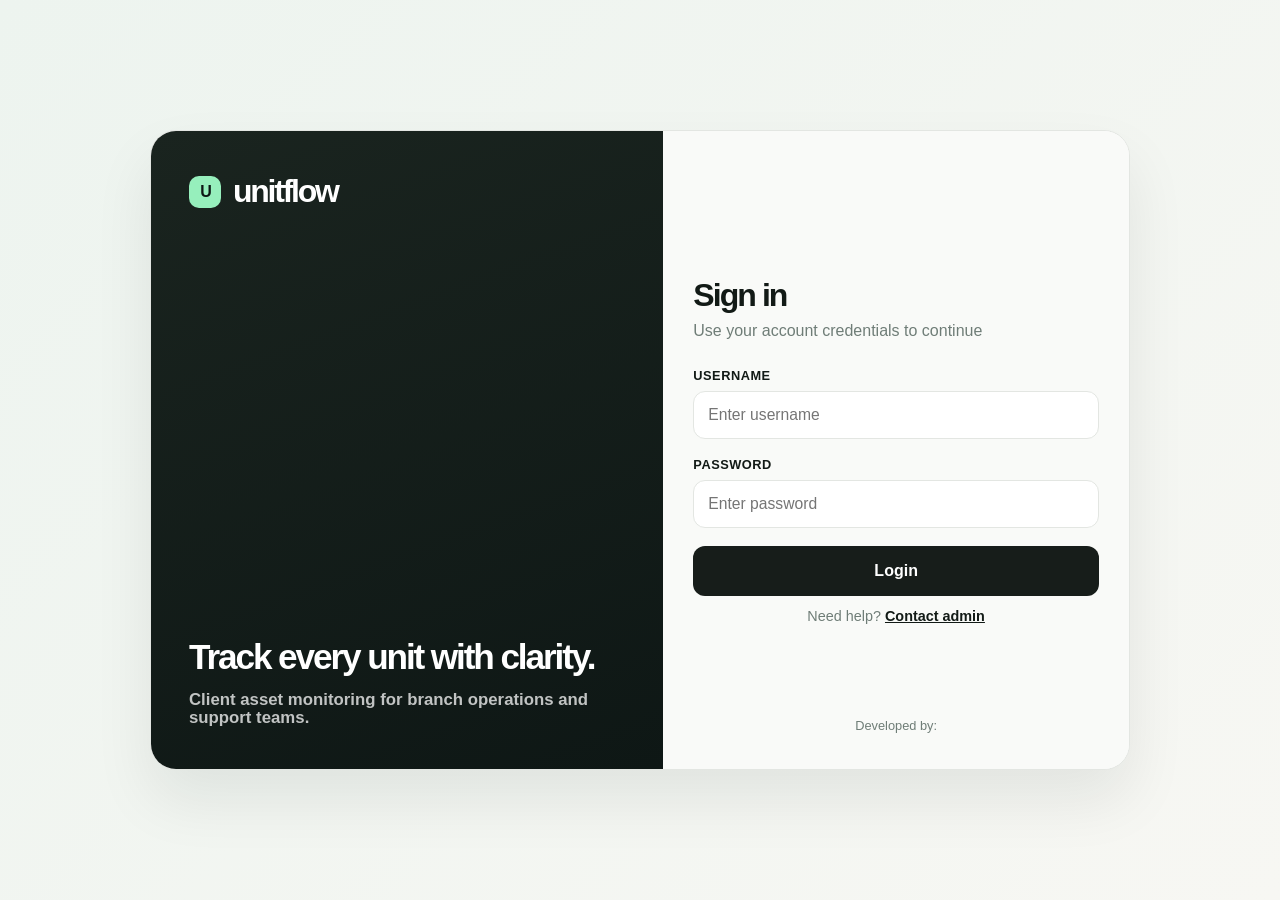
==== commit 36b522e1: "feat: add developer credit to login page and enhance password change alerts with toast notifications" ====
--- a/login.html
+++ b/login.html
@@ -45,14 +45,30 @@
           </form>
 
           <div class="auth-link">
-            Need help? <a href="#">Contact admin</a>
+            Need help? <a href="#" id="contactAdminLink">Contact admin</a>
           </div>
+
+          <div class="auth-developer">Developed by:</div>
         </div>
+      </div>
+    </div>
+
+    <div class="modal-backdrop" id="contactAdminBackdrop" aria-hidden="true">
+      <div class="modal message-modal" role="dialog" aria-modal="true" aria-labelledby="contactAdminTitle">
+        <div class="modal-header"><h3 id="contactAdminTitle">Contact admin</h3><button class="modal-close" id="contactAdminClose" type="button" aria-label="Close contact form">×</button></div>
+        <form class="modal-body auth-form" id="contactAdminForm">
+          <p>Send a message to Super Admin and Administrator.</p>
+          <div class="form-field"><label for="contactAdminName">Your name</label><input id="contactAdminName" name="name" type="text" required /></div>
+          <div class="form-field"><label for="contactAdminContact">Email</label><input id="contactAdminContact" name="contact" type="email" required /></div>
+          <div class="form-field"><label for="contactAdminMessage">Message</label><textarea id="contactAdminMessage" name="message" rows="4" required></textarea></div>
+          <div class="modal-actions"><button type="button" class="action-btn" id="contactAdminCancel">Cancel</button><button type="submit" class="action-btn primary">Send message</button></div>
+        </form>
       </div>
     </div>
 
     <script src="gs/config.js"></script>
     <script src="js/data.js"></script>
+    <script src="js/popup.js"></script>
     <script src="js/auth.js"></script>
   </body>
 </html>
--- a/css/styles.css
+++ b/css/styles.css
@@ -905,6 +905,24 @@
   table-layout: auto;
 }
 
+.branches-table {
+  width: 100%;
+  min-width: 0;
+  table-layout: fixed;
+}
+
+.branches-table th:nth-child(1),
+.branches-table td:nth-child(1) { width: 34%; }
+
+.branches-table th:nth-child(2),
+.branches-table td:nth-child(2) { width: 28%; }
+
+.branches-table th:nth-child(3),
+.branches-table td:nth-child(3) { width: 18%; }
+
+.branches-table th:nth-child(4),
+.branches-table td:nth-child(4) { width: 20%; }
+
 th, td {
   text-align: left;
   padding: 8px 6px;
@@ -1160,6 +1178,7 @@
 }
 
 .auth-card {
+  position: relative;
   display: flex;
   align-items: center;
   justify-content: center;
@@ -1236,6 +1255,16 @@
   font-weight: 700;
 }
 
+.auth-developer {
+  position: absolute;
+  right: 30px;
+  bottom: 36px;
+  left: 30px;
+  text-align: center;
+  color: var(--muted);
+  font-size: 0.8rem;
+}
+
 .page-toolbar {
   display: flex;
   justify-content: space-between;
@@ -1342,6 +1371,22 @@
 .table-actions .delete {
   background: var(--red-soft);
   color: var(--red-text);
+  transition: background-color 160ms ease, color 160ms ease, transform 160ms ease;
+}
+
+.table-actions .delete:hover:not(:disabled) {
+  background: #ff2020;
+  color: #fff;
+  transform: translateY(-1px);
+}
+
+.trash-table .table-actions .delete {
+  min-width: 92px;
+  line-height: 1.15;
+}
+
+.trash-table .table-actions .delete span {
+  display: block;
 }
 
 .account-branch-cell {
@@ -1352,7 +1397,13 @@
   text-align: center;
 }
 
-.branch-code-cell {
+.branch-manager-cell {
+  text-align: center;
+}
+
+.unit-client-cell,
+.unit-running-days-cell,
+.unit-brand-cell {
   text-align: center;
 }
 
@@ -1698,6 +1749,9 @@
 }
 
 .field-group[hidden] { display: none; }
+
+.technician-notes-field { grid-column: 1; }
+.inclusions-field { grid-column: 2; grid-row: 7 / span 2; }
 
 .field-group label {
   font-size: 0.75rem;
@@ -1824,15 +1878,20 @@
 .recipient-empty { padding: 10px; color: var(--muted); font-size: 0.84rem; }
 
 .field-group input,
-.field-group select {
+.field-group select,
+.field-group textarea {
   width: 100%;
-  height: 42px;
   border: 1px solid var(--line);
   border-radius: 10px;
-  padding: 0 12px;
+  padding: 10px 12px;
   background: #fff;
   color: var(--text);
 }
+
+.field-group input,
+.field-group select { height: 42px; }
+
+.field-group textarea { min-height: 84px; resize: none; }
 
 .modal-actions {
   display: flex;
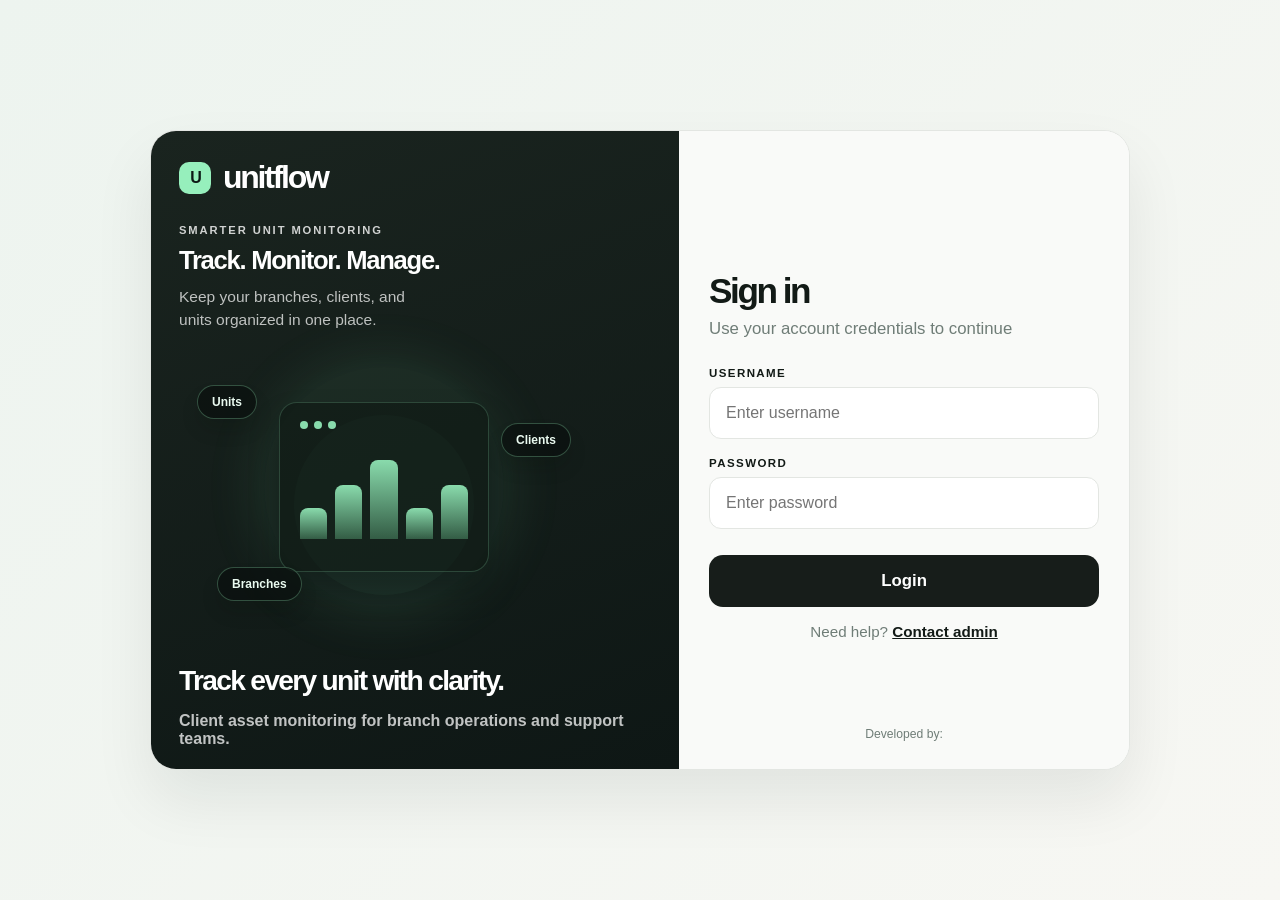
==== commit a936f382: "code transfer from 2nd branch" ====
--- a/login.html
+++ b/login.html
@@ -10,16 +10,46 @@
   <body class="auth-page">
     <div class="auth-shell">
       <div class="auth-visual">
-        <div class="auth-brand">
-          <div class="auth-brand-mark">U</div>
-          <span>unitflow</span>
-        </div>
+        <div class="auth-visual-inner">
+          <div class="auth-brand">
+            <div class="auth-brand-mark">U</div>
+            <span>unitflow</span>
+          </div>
 
-        <div>
-          <h1 class="tagline">
-            Track every unit with clarity.
-            <small>Client asset monitoring for branch operations and support teams.</small>
-          </h1>
+          <div class="auth-brand-copy" aria-label="Branding summary">
+            <div class="auth-copy-heading">SMARTER UNIT MONITORING</div>
+            <div class="auth-copy-focus">Track. Monitor. Manage.</div>
+            <p class="auth-copy-description">Keep your branches, clients, and<br />units organized in one place.</p>
+          </div>
+
+          <div class="auth-visual-figure" aria-hidden="true">
+            <div class="orb orb-one"></div>
+            <div class="orb orb-two"></div>
+            <div class="floating-badge badge-units">Units</div>
+            <div class="floating-badge badge-clients">Clients</div>
+            <div class="floating-badge badge-branches">Branches</div>
+            <div class="mini-panel">
+              <div class="mini-panel-header">
+                <span class="mini-dot"></span>
+                <span class="mini-dot"></span>
+                <span class="mini-dot"></span>
+              </div>
+              <div class="mini-panel-body">
+                <span class="mini-bar short"></span>
+                <span class="mini-bar mid"></span>
+                <span class="mini-bar tall"></span>
+                <span class="mini-bar short"></span>
+                <span class="mini-bar mid"></span>
+              </div>
+            </div>
+          </div>
+
+          <div class="auth-visual-tagline">
+            <h1 class="tagline">
+              Track every unit with clarity.
+              <small>Client asset monitoring for branch operations and support teams.</small>
+            </h1>
+          </div>
         </div>
       </div>
 
--- a/css/styles.css
+++ b/css/styles.css
@@ -696,7 +696,17 @@
 
 .branch-code-chart-panel {
   margin-bottom: 22px;
-  padding-bottom: 18px;
+  padding-bottom: 22px;
+}
+
+.panel-kicker {
+  display: block;
+  margin-bottom: 7px;
+  color: var(--green-text);
+  font-size: 0.7rem;
+  font-weight: 800;
+  letter-spacing: 0.14em;
+  text-transform: uppercase;
 }
 
 .panel-subtitle {
@@ -705,17 +715,54 @@
   font-size: 0.82rem;
 }
 
+.overview-charts {
+  display: grid;
+  grid-template-columns: minmax(300px, 0.9fr) minmax(360px, 1.1fr);
+  gap: 1px;
+  overflow: hidden;
+  border: 1px solid var(--line);
+  border-radius: 14px;
+  background: var(--line);
+}
+
 .branch-code-chart-content {
-  display: flex;
-  align-items: center;
-  gap: 34px;
-  min-height: 190px;
+  display: grid;
+  grid-template-columns: 140px minmax(0, 1fr);
+  align-items: center;
+  gap: 16px;
+  min-height: 250px;
+  padding: 18px;
+  background: #fbfcfa;
+}
+
+.activity-chart-content {
+  min-width: 0;
+  padding: 22px 22px 18px;
+  background: #f5f8f3;
+}
+
+.chart-heading {
+  display: flex;
+  align-items: flex-start;
+  justify-content: space-between;
+  gap: 12px;
+  grid-column: 1 / -1;
+}
+
+.chart-heading h3 { margin: 0; font-size: 0.95rem; }
+.chart-heading p { margin: 4px 0 0; color: var(--muted); font-size: 0.76rem; }
+.chart-period { color: var(--muted); font-size: 0.68rem; font-weight: 700; white-space: nowrap; }
+
+.branch-code-pie-wrap {
+  position: relative;
+  width: 140px;
+  height: 140px;
 }
 
 .branch-code-pie {
-  width: 176px;
-  height: 176px;
-  flex: 0 0 176px;
+  width: 140px;
+  height: 140px;
+  flex: 0 0 140px;
   border-radius: 50%;
   box-shadow: inset 0 0 0 1px rgba(18, 26, 22, 0.08);
   position: relative;
@@ -724,18 +771,54 @@
 .branch-code-pie::after {
   content: '';
   position: absolute;
-  inset: 39px;
+  inset: 31px;
   border-radius: 50%;
   background: var(--panel-bg);
   box-shadow: 0 0 0 1px rgba(18, 26, 22, 0.06);
 }
 
+.branch-code-pie-total {
+  position: absolute;
+  inset: 0;
+  z-index: 1;
+  display: flex;
+  flex-direction: column;
+  align-items: center;
+  justify-content: center;
+  pointer-events: none;
+}
+
+.branch-code-pie-total strong { color: var(--text); font-size: 1.65rem; line-height: 1; }
+.branch-code-pie-total span { margin-top: 5px; color: var(--muted); font-size: 0.72rem; font-weight: 700; }
+
 .branch-code-legend {
   display: grid;
-  grid-template-columns: repeat(2, minmax(150px, 1fr));
-  gap: 12px 28px;
+  grid-template-columns: repeat(2, minmax(0, 1fr));
+  gap: 8px 12px;
   flex: 1;
-}
+  min-width: 0;
+}
+
+.activity-chart-summary { display: flex; gap: 26px; margin: 18px 0 6px; }
+.activity-chart-summary div { display: flex; align-items: baseline; gap: 6px; }
+.activity-chart-summary strong { font-size: 1.35rem; line-height: 1; }
+.activity-chart-summary span { color: var(--muted); font-size: 0.72rem; font-weight: 700; }
+.activity-chart { width: 100%; height: 190px; }
+.activity-chart-empty { display: grid; height: 100%; place-items: center; color: var(--muted); font-size: 0.8rem; font-weight: 700; }
+.activity-chart svg { display: block; width: 100%; height: 100%; overflow: visible; }
+.activity-grid line { stroke: #dbe3dc; stroke-width: 1; stroke-dasharray: 3 4; }
+.activity-line { fill: none; stroke-width: 3; stroke-linecap: round; stroke-linejoin: round; }
+.activity-line.received { stroke: #1b6d4c; }
+.activity-line.released { stroke: #d88a4a; }
+.activity-point { stroke: #f5f8f3; stroke-width: 2; }
+.activity-point.received { fill: #1b6d4c; }
+.activity-point.released { fill: #d88a4a; }
+.activity-labels { fill: var(--muted); font-size: 10px; font-weight: 600; }
+.activity-chart-legend { display: flex; gap: 18px; color: var(--muted); font-size: 0.72rem; font-weight: 700; }
+.activity-chart-legend span { display: inline-flex; align-items: center; gap: 6px; }
+.activity-dot { width: 7px; height: 7px; border-radius: 50%; }
+.activity-dot.received { background: #1b6d4c; }
+.activity-dot.released { background: #d88a4a; }
 
 .branch-code-legend-row,
 .branch-code-legend-label {
@@ -746,8 +829,9 @@
 .branch-code-legend-row {
   justify-content: space-between;
   gap: 14px;
+  min-width: 0;
   color: var(--text);
-  font-size: 0.88rem;
+  font-size: 0.76rem;
 }
 
 .branch-code-legend-label {
@@ -768,6 +852,7 @@
 
 .branch-code-legend-row strong {
   white-space: nowrap;
+  font-size: 0.78rem;
 }
 
 .branch-code-legend-row small {
@@ -1124,7 +1209,7 @@
   width: min(980px, 100%);
   min-height: 640px;
   display: grid;
-  grid-template-columns: 1.1fr 1fr;
+  grid-template-columns: 1.08fr 0.92fr;
   background: #fff;
   border: 1px solid var(--line);
   border-radius: 26px;
@@ -1135,10 +1220,14 @@
 .auth-visual {
   background: linear-gradient(160deg, #1a241f 0%, #0e1715 100%);
   color: #fff;
-  padding: 42px 38px;
+  padding: 28px 28px 22px;
+  display: flex;
+}
+
+.auth-visual-inner {
+  width: 100%;
   display: flex;
   flex-direction: column;
-  justify-content: space-between;
 }
 
 .auth-brand {
@@ -1148,6 +1237,7 @@
   font-size: 2rem;
   font-weight: 800;
   letter-spacing: -0.07em;
+  margin-bottom: 18px;
 }
 
 .auth-brand-mark {
@@ -1162,17 +1252,160 @@
   font-size: 1rem;
 }
 
+.auth-brand-copy {
+  max-width: 320px;
+  margin-top: 10px;
+}
+
+.auth-copy-heading {
+  color: rgba(255, 255, 255, 0.8);
+  font-size: 0.7rem;
+  font-weight: 700;
+  letter-spacing: 0.17em;
+  text-transform: uppercase;
+  margin-bottom: 10px;
+}
+
+.auth-copy-focus {
+  color: #ffffff;
+  font-size: clamp(1.55rem, 2vw, 2.1rem);
+  font-weight: 700;
+  letter-spacing: -0.05em;
+  line-height: 1.12;
+  margin-bottom: 10px;
+}
+
+.auth-copy-description {
+  margin: 0;
+  color: rgba(255, 255, 255, 0.72);
+  font-size: 0.97rem;
+  line-height: 1.5;
+  max-width: 290px;
+}
+
+.auth-visual-figure {
+  position: relative;
+  width: min(100%, 410px);
+  height: 260px;
+  margin: 26px 0 18px;
+  display: flex;
+  align-items: center;
+  justify-content: center;
+}
+
+.orb {
+  position: absolute;
+  border-radius: 50%;
+  filter: blur(0.5px);
+}
+
+.orb-one {
+  width: 240px;
+  height: 240px;
+  background: rgba(110, 203, 147, 0.08);
+  box-shadow: 0 0 60px rgba(110, 203, 147, 0.16);
+}
+
+.orb-two {
+  width: 180px;
+  height: 180px;
+  background: rgba(110, 203, 147, 0.05);
+  transform: translateY(18px);
+}
+
+.mini-panel {
+  position: relative;
+  width: 210px;
+  height: 170px;
+  background: rgba(12, 20, 17, 0.52);
+  border: 1px solid rgba(150, 239, 188, 0.2);
+  border-radius: 18px;
+  box-shadow: 0 18px 30px rgba(8, 15, 13, 0.28);
+  padding: 18px 20px 16px;
+  z-index: 2;
+}
+
+.mini-panel-header {
+  display: flex;
+  gap: 6px;
+  margin-bottom: 14px;
+}
+
+.mini-dot {
+  width: 8px;
+  height: 8px;
+  border-radius: 50%;
+  background: rgba(150, 239, 188, 0.9);
+  display: inline-block;
+}
+
+.mini-panel-body {
+  display: grid;
+  grid-template-columns: repeat(5, minmax(0, 1fr));
+  align-items: end;
+  gap: 8px;
+  height: 96px;
+}
+
+.mini-bar {
+  display: block;
+  width: 100%;
+  border-radius: 8px 8px 0 0;
+  background: linear-gradient(180deg, rgba(150, 239, 188, 0.9), rgba(110, 203, 147, 0.35));
+}
+
+.mini-bar.short { height: 32%; }
+.mini-bar.mid { height: 56%; }
+.mini-bar.tall { height: 82%; }
+
+.floating-badge {
+  position: absolute;
+  z-index: 3;
+  display: inline-flex;
+  align-items: center;
+  justify-content: center;
+  gap: 8px;
+  min-height: 34px;
+  padding: 8px 14px;
+  border-radius: 999px;
+  background: rgba(11, 16, 14, 0.72);
+  border: 1px solid rgba(150, 239, 188, 0.28);
+  color: #eafaf0;
+  font-size: 0.75rem;
+  font-weight: 700;
+  box-shadow: 0 12px 18px rgba(7, 13, 10, 0.12);
+}
+
+.badge-units {
+  left: 18px;
+  top: 28px;
+}
+
+.badge-clients {
+  right: 18px;
+  top: 66px;
+}
+
+.badge-branches {
+  left: 38px;
+  bottom: 16px;
+}
+
+.auth-visual-tagline {
+  margin-top: auto;
+}
+
 .auth-visual .tagline {
-  font-size: 2.2rem;
+  font-size: clamp(1.7rem, 2.2vw, 2.3rem);
   margin: 0;
   letter-spacing: -0.06em;
-  line-height: 1.06;
+  line-height: 1.08;
 }
 
 .auth-visual .tagline small {
   display: block;
   margin-top: 16px;
-  font-size: 1.05rem;
+  font-size: 1rem;
   color: rgba(255, 255, 255, 0.74);
   letter-spacing: normal;
 }
@@ -1182,7 +1415,7 @@
   display: flex;
   align-items: center;
   justify-content: center;
-  padding: 36px 30px;
+  padding: 42px 30px 30px;
   background: #f9faf8;
 }
 
@@ -1192,13 +1425,15 @@
 
 .auth-card-header h2 {
   margin: 0 0 8px;
-  font-size: 2rem;
-  letter-spacing: -0.06em;
+  font-size: clamp(2.2rem, 2.6vw, 3rem);
+  letter-spacing: -0.07em;
+  line-height: 1.1;
 }
 
 .auth-card-header p {
   margin: 0 0 28px;
   color: var(--muted);
+  font-size: 1.05rem;
 }
 
 .auth-form {
@@ -1215,38 +1450,39 @@
 
 .form-field label {
   color: var(--text);
-  font-size: 0.8rem;
+  font-size: 0.72rem;
   font-weight: 700;
-  letter-spacing: 0.04em;
+  letter-spacing: 0.12em;
   text-transform: uppercase;
 }
 
 .form-field input,
 .form-field select {
-  height: 48px;
+  height: 52px;
   border: 1px solid var(--line);
   background: #fff;
   border-radius: 12px;
-  padding: 0 14px;
-  font-size: 0.98rem;
+  padding: 0 16px;
+  font-size: 1rem;
   color: var(--text);
 }
 
 .auth-button {
-  height: 50px;
+  height: 52px;
   border: none;
-  border-radius: 12px;
+  border-radius: 14px;
   background: #171d1a;
   color: #fff;
   font-weight: 700;
-  font-size: 1rem;
+  font-size: 1.05rem;
   cursor: pointer;
+  margin-top: 8px;
 }
 
 .auth-link {
-  margin-top: 12px;
+  margin-top: 16px;
   text-align: center;
-  font-size: 0.9rem;
+  font-size: 0.95rem;
   color: var(--muted);
 }
 
@@ -1258,15 +1494,16 @@
 .auth-developer {
   position: absolute;
   right: 30px;
-  bottom: 36px;
+  bottom: 28px;
   left: 30px;
   text-align: center;
   color: var(--muted);
-  font-size: 0.8rem;
+  font-size: 0.76rem;
 }
 
 .page-toolbar {
   display: flex;
+  flex-wrap: wrap;
   justify-content: space-between;
   align-items: center;
   gap: 18px;
@@ -1298,6 +1535,23 @@
   font-size: 1.1rem;
 }
 
+.toolbar-select {
+  height: 44px;
+  min-width: 178px;
+  padding: 0 34px 0 12px;
+  border: 1px solid var(--line);
+  border-radius: 12px;
+  background: #fff;
+  color: var(--text);
+  font: inherit;
+  font-size: 0.86rem;
+  font-weight: 700;
+}
+
+.page-toolbar .toolbar-select {
+  flex: 0 1 178px;
+}
+
 .page-actions {
   display: flex;
   gap: 10px;
@@ -1318,6 +1572,25 @@
   background: #171d1a;
   border-color: #171d1a;
   color: #fff;
+}
+
+.action-btn.danger {
+  border-color: #e3b9b9;
+  background: #fff7f7;
+  color: #a23c3c;
+  transition: background-color 160ms ease, color 160ms ease, border-color 160ms ease, transform 160ms ease;
+}
+
+.action-btn.danger:hover:not(:disabled) {
+  border-color: #ff2020;
+  background: #ff2020;
+  color: #fff;
+  transform: translateY(-1px);
+}
+
+.action-btn:disabled {
+  cursor: not-allowed;
+  opacity: 0.5;
 }
 
 .table-actions {
@@ -1910,7 +2183,8 @@
   }
 
   .branch-code-chart-content {
-    align-items: flex-start;
+    grid-template-columns: 1fr;
+    align-items: center;
   }
 
   .branch-code-legend {
@@ -1919,10 +2193,43 @@
 
   .auth-shell {
     grid-template-columns: 1fr;
+    min-height: auto;
   }
 
   .auth-visual {
     min-height: 220px;
+    padding: 24px 20px 18px;
+  }
+
+  .auth-brand {
+    margin-bottom: 12px;
+  }
+
+  .auth-brand-copy {
+    max-width: 100%;
+  }
+
+  .auth-visual-figure {
+    width: 100%;
+    max-width: 330px;
+    height: 210px;
+    margin: 18px auto 12px;
+  }
+
+  .auth-copy-heading {
+    letter-spacing: 0.12em;
+  }
+
+  .auth-card {
+    padding: 28px 18px 20px;
+  }
+
+  .auth-card-inner {
+    width: 100%;
+  }
+
+  .auth-card-header h2 {
+    font-size: 2.1rem;
   }
 }
 
@@ -1938,10 +2245,80 @@
     left: auto;
     height: auto;
     z-index: 10;
+    display: flex;
+    flex-wrap: wrap;
+    align-items: center;
+    padding: 10px 12px 12px;
+  }
+
+  .brand {
+    flex: 1 1 auto;
+    padding: 2px 4px 0;
+    font-size: 1.45rem;
+  }
+
+  .brand-mark {
+    width: 24px;
+    height: 24px;
+  }
+
+  .nav-toggle {
+    display: flex;
+    align-items: center;
+    justify-content: center;
+    flex-direction: column;
+    gap: 5px;
+    width: 38px;
+    height: 38px;
+    margin: 0 0 0 auto;
+    padding: 8px 7px;
+    background: rgba(255, 255, 255, 0.04);
+    border: 1px solid rgba(255, 255, 255, 0.08);
+    border-radius: 10px;
+    cursor: pointer;
+    color: var(--sidebar-text);
+  }
+
+  .nav-toggle-bar {
+    display: block;
+    width: 18px;
+    height: 2px;
+    border-radius: 999px;
+    background: var(--sidebar-text);
   }
 
   .nav {
+    display: none;
+    flex-direction: column;
+    gap: 6px;
     height: auto;
+    margin-top: 0;
+    overflow: visible;
+    padding: 0;
+  }
+
+  .sidebar.nav-open .nav {
+    display: flex;
+    width: 100%;
+    max-width: 100%;
+    overflow-x: hidden;
+  }
+
+  .nav::-webkit-scrollbar {
+    display: none;
+  }
+
+  .nav-label {
+    display: none;
+  }
+
+  .nav-item {
+    width: 100%;
+    flex: 0 0 auto;
+    gap: 8px;
+    padding: 10px 11px;
+    white-space: normal;
+    font-size: 0.9rem;
   }
 
   .nav #settingsLink {
@@ -1952,12 +2329,51 @@
     margin-left: 0;
   }
 
-  .workspace-topbar,
+  .workspace-topbar {
+    flex-wrap: wrap;
+    gap: 12px;
+    padding: 14px 16px;
+  }
+
   .header-row {
     flex-direction: column;
     align-items: flex-start;
   }
 
+  .topbar-right {
+    width: 100%;
+    justify-content: space-between;
+    gap: 10px;
+  }
+
+  .content {
+    padding: 20px 16px 24px;
+  }
+
+  .page-toolbar {
+    align-items: stretch;
+    gap: 12px;
+  }
+
+  .search-box {
+    width: 100%;
+    max-width: none;
+    flex-basis: 100%;
+  }
+
+  .toolbar-select {
+    flex: 1 1 100%;
+    width: 100%;
+  }
+
+  .page-actions {
+    width: 100%;
+  }
+
+  .page-actions .action-btn {
+    flex: 1;
+  }
+
   .summary-grid {
     grid-template-columns: 1fr;
   }
@@ -1967,7 +2383,90 @@
     align-items: stretch;
   }
 
-  .branch-code-pie {
+  .overview-charts { grid-template-columns: 1fr; }
+
+  .branch-code-chart-content {
+    grid-template-columns: 1fr;
+  }
+
+  .branch-code-pie-wrap {
     align-self: center;
   }
-}
+
+  .panel {
+    border-radius: 12px;
+    padding: 14px 14px 6px;
+  }
+
+  .panel-header {
+    align-items: flex-start;
+  }
+
+  .message-detail {
+    padding: 20px;
+  }
+
+  .message-detail-top {
+    flex-direction: column;
+  }
+
+  .message-detail-actions,
+  .message-reply-actions {
+    justify-content: flex-start;
+    flex-wrap: wrap;
+  }
+
+  .modal-backdrop {
+    padding: 12px;
+  }
+
+  .modal,
+  .compose-modal {
+    padding: 16px;
+    border-radius: 14px;
+  }
+
+  .form-grid {
+    grid-template-columns: 1fr;
+  }
+
+  .technician-notes-field,
+  .inclusions-field {
+    grid-column: auto;
+    grid-row: auto;
+  }
+
+  .modal-actions {
+    flex-wrap: wrap;
+  }
+
+  .modal-actions .action-btn {
+    flex: 1;
+  }
+}
+
+@media (max-width: 420px) {
+  .user-pill {
+    padding-right: 8px;
+  }
+
+  .user-pill > span {
+    max-width: 120px;
+    overflow: hidden;
+    text-overflow: ellipsis;
+    white-space: nowrap;
+  }
+
+  .heading-block h1 {
+    font-size: 2.15rem;
+  }
+
+  .summary-card {
+    min-height: 150px;
+  }
+
+  .content {
+    padding-right: 12px;
+    padding-left: 12px;
+  }
+}
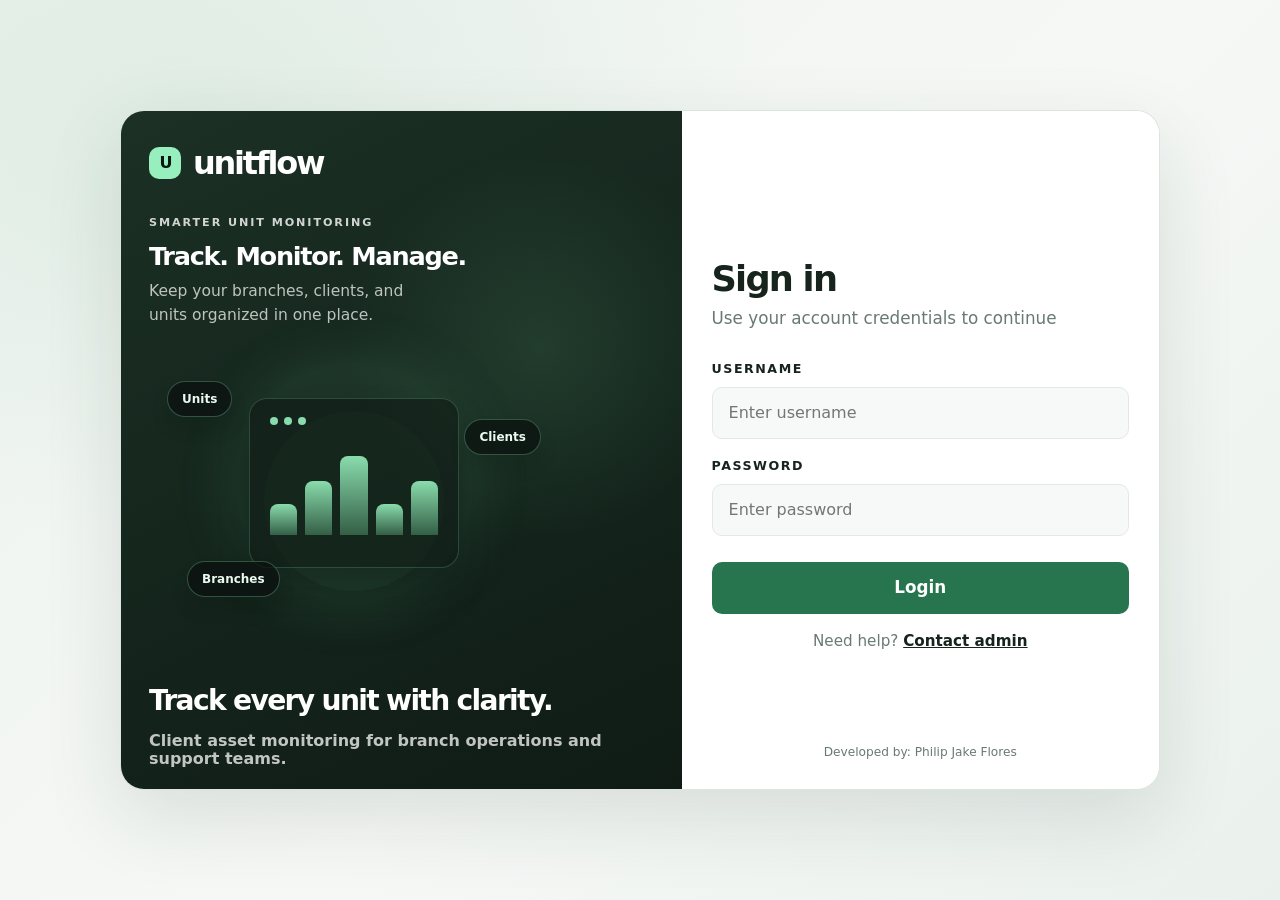
==== commit 6f4c0407: "feat: update developer credit in login page to reflect current contributor" ====
--- a/login.html
+++ b/login.html
@@ -5,6 +5,7 @@
     <meta name="viewport" content="width=device-width, initial-scale=1.0" />
     <title>Unitflow Login</title>
     <link rel="icon" type="image/svg+xml" href="images/favicon.svg" />
+    <script src="js/theme-init.js"></script>
     <link rel="stylesheet" href="css/styles.css" />
   </head>
   <body class="auth-page">
@@ -78,9 +79,22 @@
             Need help? <a href="#" id="contactAdminLink">Contact admin</a>
           </div>
 
-          <div class="auth-developer">Developed by:</div>
+          <div class="auth-developer">Developed by: Philip Jake Flores</div>
         </div>
       </div>
+    </div>
+
+    <div class="login-loading-screen" id="loginLoadingScreen" aria-hidden="true" hidden>
+      <div class="login-loading-grid" aria-hidden="true"></div>
+      <section class="login-loading-panel" role="status" aria-live="polite" aria-label="Signing in">
+        <div class="login-loading-brand"><span>U</span> UNITFLOW <i>SECURE LINK</i></div>
+        <div class="login-loading-radar" aria-hidden="true"><span></span><b></b></div>
+        <p class="login-loading-kicker">IDENTITY GATEWAY / 01</p>
+        <h1>Establishing<br />secure session</h1>
+        <p class="login-loading-status" id="loginLoadingStatus">Verifying credentials<span>...</span></p>
+        <div class="login-loading-progress" aria-hidden="true"><span></span></div>
+        <div class="login-loading-footer"><span>ENCRYPTION ACTIVE</span><span class="login-loading-indicator">● LIVE</span></div>
+      </section>
     </div>
 
     <div class="modal-backdrop" id="contactAdminBackdrop" aria-hidden="true">
--- a/css/styles.css
+++ b/css/styles.css
@@ -1,23 +1,33 @@
+@view-transition {
+  navigation: auto;
+}
+
 :root {
-  --sidebar-bg: #18241f;
-  --sidebar-accent: #7fe2a7;
-  --sidebar-text: #dfe9e2;
-  --main-bg: #f4f5f2;
+  --sidebar-bg: #14231d;
+  --sidebar-accent: #8bd6ad;
+  --sidebar-text: #e4eee8;
+  --main-bg: #f3f6f4;
   --panel-bg: #ffffff;
-  --panel-alt: #f7f8f6;
-  --text: #121a16;
-  --muted: #6f7d77;
-  --line: #e3e6e2;
-  --dark-card: #1b2022;
-  --green-soft: #d9f9e8;
-  --green-text: #1b6d4c;
-  --orange-soft: #fef1d4;
-  --orange-text: #8b5e0c;
-  --blue-soft: #dfeeff;
-  --blue-text: #1f4d8c;
-  --red-soft: #fbe3e3;
-  --red-text: #9a2c2c;
-  --shadow: 0 8px 20px rgba(15, 23, 42, 0.04);
+  --panel-alt: #f7f9f8;
+  --text: #17231d;
+  --muted: #697a71;
+  --line: #e1e9e4;
+  --dark-card: #1b2922;
+  --green-soft: #e5f4eb;
+  --green-text: #24734d;
+  --orange-soft: #fff3e2;
+  --orange-text: #98621c;
+  --blue-soft: #eaf1fb;
+  --blue-text: #375f91;
+  --red-soft: #fcebea;
+  --red-text: #a4413b;
+  --table-row-alt: #fafbf9;
+  --table-row-hover: #f1f7f3;
+  --shadow: 0 6px 18px rgba(23, 45, 32, 0.045);
+  --shadow-raised: 0 14px 36px rgba(23, 45, 32, 0.09);
+  --focus-ring: 0 0 0 3px rgba(36, 115, 77, 0.15);
+  --radius-control: 10px;
+  --radius-panel: 16px;
 }
 
 * {
@@ -45,6 +55,8 @@
 }
 
 .sidebar {
+  display: flex;
+  flex-direction: column;
   width: 250px;
   flex-shrink: 0;
   position: fixed;
@@ -84,17 +96,49 @@
 .nav {
   display: flex;
   flex-direction: column;
+  flex: 1;
   gap: 6px;
-  height: calc(100vh - 132px);
+  min-height: 0;
+  height: auto;
   margin-top: 14px;
+  overflow: hidden;
+}
+
+.nav-scroll {
+  display: flex;
+  flex: 1;
+  flex-direction: column;
+  gap: 6px;
+  min-height: 0;
+  overflow-x: hidden;
+  overflow-y: auto;
+  padding-right: 2px;
+  scrollbar-color: rgba(223, 233, 226, 0.35) transparent;
+}
+
+.nav-toggle {
+  display: none;
 }
 
 .nav #settingsLink {
-  margin-top: auto;
+  position: relative;
+  z-index: 2;
+  flex: 0 0 auto;
+  width: 100%;
+  background: var(--sidebar-bg);
+}
+
+.nav #settingsLink.active {
+  background: rgba(126, 211, 161, 0.18);
+  box-shadow: inset 0 0 0 1px rgba(126, 211, 161, 0.2);
 }
 
 .nav-label {
+  position: sticky;
+  top: 0;
+  z-index: 2;
   padding: 14px 10px 10px;
+  background: var(--sidebar-bg);
   color: rgba(255, 255, 255, 0.62);
   font-size: 0.7rem;
   letter-spacing: 0.14em;
@@ -119,6 +163,56 @@
   cursor: pointer;
 }
 
+.nav-group-header {
+  position: relative;
+}
+
+.nav-group-header .nav-item {
+  padding-right: 48px;
+}
+
+.nav-collapse-btn {
+  position: absolute;
+  top: 50%;
+  right: 8px;
+  z-index: 1;
+  width: 30px;
+  height: 30px;
+  display: inline-flex;
+  align-items: center;
+  justify-content: center;
+  border: 0;
+  border-radius: 7px;
+  background: transparent;
+  color: var(--sidebar-text);
+  font-size: 1.05rem;
+  line-height: 1;
+  cursor: pointer;
+  transform: translateY(-50%);
+  transition: background 160ms ease, color 160ms ease;
+}
+
+.nav-collapse-btn::before {
+  width: 8px;
+  height: 8px;
+  content: '';
+  border-right: 2px solid currentColor;
+  border-bottom: 2px solid currentColor;
+  transform: translateY(-2px) rotate(45deg);
+  transition: transform 160ms ease;
+}
+
+.nav-group.is-collapsed .nav-collapse-btn::before {
+  transform: translateY(2px) rotate(-135deg);
+}
+
+.nav-collapse-btn:hover,
+.nav-collapse-btn:focus-visible {
+  background: rgba(126, 211, 161, 0.24);
+  color: #f3f9f5;
+  outline: none;
+}
+
 .nav-item.active {
   background: rgba(126, 211, 161, 0.18);
   color: #f3f9f5;
@@ -128,6 +222,23 @@
 .nav-item.disabled {
   opacity: 0.45;
   cursor: not-allowed;
+}
+
+.nav-submenu {
+  display: flex;
+  flex-direction: column;
+  gap: 2px;
+  margin: -2px 0 4px 30px;
+}
+
+.nav-submenu[hidden] {
+  display: none;
+}
+
+.nav-subitem {
+  padding: 8px 12px;
+  font-size: 0.92rem;
+  font-weight: 500;
 }
 
 .nav-count {
@@ -261,6 +372,66 @@
 
 .user-dropdown button:hover {
   background: #f2f5f2;
+}
+
+.user-theme-row {
+  display: flex;
+  align-items: center;
+  justify-content: space-between;
+  gap: 16px;
+  padding: 10px 14px;
+  color: var(--text);
+  font-size: 0.92rem;
+  font-weight: 700;
+}
+
+.user-theme-switch {
+  position: relative;
+  display: inline-flex;
+  width: 38px;
+  height: 22px;
+  flex: 0 0 38px;
+  cursor: pointer;
+}
+
+.user-theme-switch input {
+  position: absolute;
+  width: 1px;
+  height: 1px;
+  opacity: 0;
+}
+
+.user-theme-switch > span {
+  position: absolute;
+  inset: 0;
+  border-radius: 999px;
+  background: #aeb8b1;
+  transition: background-color 150ms ease;
+}
+
+.user-theme-switch > span::before {
+  position: absolute;
+  top: 3px;
+  left: 3px;
+  width: 16px;
+  height: 16px;
+  border-radius: 50%;
+  background: #fff;
+  content: '';
+  transition: transform 150ms ease;
+}
+
+.user-theme-switch input:checked + span {
+  background: var(--green-text);
+}
+
+.user-theme-switch input:checked + span::before {
+  transform: translateX(16px);
+}
+
+.user-theme-switch input:focus-visible + span {
+  outline: 2px solid var(--green-text);
+  outline-offset: 2px;
 }
 
 .content {
@@ -529,7 +700,7 @@
   padding: 12px;
   border: 1px solid var(--line);
   border-radius: 0 0 8px 8px;
-  background: #fff;
+  background: var(--panel-bg);
   color: var(--text);
   line-height: 1.6;
   outline: 0;
@@ -806,11 +977,13 @@
 .activity-chart { width: 100%; height: 190px; }
 .activity-chart-empty { display: grid; height: 100%; place-items: center; color: var(--muted); font-size: 0.8rem; font-weight: 700; }
 .activity-chart svg { display: block; width: 100%; height: 100%; overflow: visible; }
-.activity-grid line { stroke: #dbe3dc; stroke-width: 1; stroke-dasharray: 3 4; }
-.activity-line { fill: none; stroke-width: 3; stroke-linecap: round; stroke-linejoin: round; }
+.activity-grid line { stroke: #dbe3dc; stroke-width: 1; stroke-dasharray: 2 5; }
+.activity-axis { stroke: #b8c6bb; stroke-width: 1.2; }
+.activity-scale-labels { fill: var(--muted); font-size: 9px; font-weight: 700; }
+.activity-line { fill: none; stroke-width: 2.75; stroke-linecap: round; stroke-linejoin: round; }
 .activity-line.received { stroke: #1b6d4c; }
 .activity-line.released { stroke: #d88a4a; }
-.activity-point { stroke: #f5f8f3; stroke-width: 2; }
+.activity-point { stroke: #f5f8f3; stroke-width: 2.2; }
 .activity-point.received { fill: #1b6d4c; }
 .activity-point.released { fill: #d88a4a; }
 .activity-labels { fill: var(--muted); font-size: 10px; font-weight: 600; }
@@ -895,6 +1068,7 @@
 .overview-table th:nth-child(2),
 .overview-table td:nth-child(2) {
   width: 27%;
+  text-align: center;
 }
 
 .overview-table th:nth-child(3),
@@ -909,7 +1083,7 @@
 
 .overview-table th,
 .overview-table td {
-  padding: 7px 4px;
+  padding: 10px 8px;
   font-size: 0.86rem;
 }
 
@@ -974,6 +1148,9 @@
   overflow-y: hidden;
   width: 100%;
   max-width: 100%;
+  border: 1px solid var(--line);
+  border-radius: 13px;
+  background: var(--panel-bg);
   -webkit-overflow-scrolling: touch;
   scrollbar-color: #c7c9c5 #f0f2ef;
 }
@@ -986,8 +1163,10 @@
 table {
   width: max-content;
   min-width: 1200px;
-  border-collapse: collapse;
+  border-collapse: separate;
+  border-spacing: 0;
   table-layout: auto;
+  background: var(--panel-bg);
 }
 
 .branches-table {
@@ -1010,7 +1189,7 @@
 
 th, td {
   text-align: left;
-  padding: 8px 6px;
+  padding: 11px 12px;
   border-bottom: 1px solid var(--line);
   vertical-align: top;
   word-break: break-word;
@@ -1075,7 +1254,8 @@
 }
 
 th {
-  color: #7f8b83;
+  color: var(--muted);
+  background: var(--panel-alt);
   font-size: 0.68rem;
   letter-spacing: 0.09em;
   text-transform: uppercase;
@@ -1094,7 +1274,16 @@
 
 td {
   font-size: 0.97rem;
-  color: #1d221f;
+  color: var(--text);
+}
+
+tbody tr:nth-child(even) td {
+  background: var(--table-row-alt);
+}
+
+tbody tr:hover td {
+  background: var(--table-row-hover);
+  transition: background-color 140ms ease;
 }
 
 .badge {
@@ -1132,6 +1321,370 @@
 .badge.observation {
   background: var(--blue-soft);
   color: var(--blue-text);
+}
+
+.unit-registry-table .badge.observation {
+  width: 88px;
+  min-width: 88px;
+  padding-inline: 6px;
+  white-space: normal;
+  line-height: 1.15;
+}
+
+.unit-registry-table {
+  min-width: 1840px;
+  table-layout: fixed;
+}
+
+.unit-registry-table th,
+.unit-registry-table td {
+  padding: 10px 11px;
+  font-size: 0.78rem;
+  line-height: 1.25;
+  vertical-align: middle;
+}
+
+.unit-registry-table th {
+  white-space: normal;
+}
+
+.unit-registry-table th:nth-child(1),
+.unit-registry-table td:nth-child(1) { width: 170px; min-width: 170px; }
+.unit-registry-table th:nth-child(2),
+.unit-registry-table td:nth-child(2) { width: 130px; min-width: 130px; }
+.unit-registry-table th:nth-child(3),
+.unit-registry-table td:nth-child(3) { width: 150px; min-width: 150px; }
+.unit-registry-table th:nth-child(4),
+.unit-registry-table td:nth-child(4) { width: 125px; min-width: 125px; }
+.unit-registry-table th:nth-child(5),
+.unit-registry-table td:nth-child(5) { width: 92px; min-width: 92px; }
+.unit-registry-table th:nth-child(6),
+.unit-registry-table td:nth-child(6) { width: 120px; min-width: 120px; }
+.unit-registry-table th:nth-child(7),
+.unit-registry-table td:nth-child(7) { width: 110px; min-width: 110px; }
+.unit-registry-table th:nth-child(8),
+.unit-registry-table td:nth-child(8) { width: 130px; min-width: 130px; }
+.unit-registry-table th:nth-child(9),
+.unit-registry-table td:nth-child(9) { width: 190px; min-width: 190px; }
+.unit-registry-table th:nth-child(10),
+.unit-registry-table td:nth-child(10) { width: 100px; min-width: 100px; }
+.unit-registry-table th:nth-child(11),
+.unit-registry-table td:nth-child(11),
+.unit-registry-table th:nth-child(12),
+.unit-registry-table td:nth-child(12) { width: 105px; min-width: 105px; }
+.unit-registry-table th:nth-child(13),
+.unit-registry-table td:nth-child(13) { width: 105px; min-width: 105px; }
+.unit-registry-table th:nth-child(14),
+.unit-registry-table td:nth-child(14) { width: 105px; min-width: 105px; }
+.unit-registry-table th:nth-child(15),
+.unit-registry-table td:nth-child(15) { width: 82px; min-width: 82px; }
+.unit-registry-table th:nth-child(16),
+.unit-registry-table td:nth-child(16) { width: 155px; min-width: 155px; }
+.unit-registry-table th:nth-child(17),
+.unit-registry-table td:nth-child(17) { width: 150px; min-width: 150px; }
+.unit-registry-table th:nth-child(18),
+.unit-registry-table td:nth-child(18) { width: 170px; min-width: 170px; }
+
+.unit-registry-table th.warehouse-days-column,
+.unit-registry-table td.warehouse-days-column { width: 130px; min-width: 130px; }
+.unit-registry-table th.warehouse-date-column,
+.unit-registry-table td.warehouse-date-column { width: 130px; min-width: 130px; text-align: center; }
+.date-column { text-align: center; }
+.unit-registry-table td.date-column { text-align: center; }
+
+.unit-registry-table .technician-notes-cell {
+  white-space: pre-wrap;
+  overflow-wrap: anywhere;
+}
+
+.unit-registry-table .technician-notes-column {
+  width: 170px;
+  min-width: 170px;
+}
+
+.unit-registry-table td:nth-child(1),
+.unit-registry-table td:nth-child(2),
+.unit-registry-table td:nth-child(3),
+.unit-registry-table td:nth-child(4),
+.unit-registry-table td:nth-child(6),
+.unit-registry-table td:nth-child(11),
+.unit-registry-table td:nth-child(12),
+.unit-registry-table td:nth-child(13),
+.unit-registry-table td:nth-child(15) {
+  text-align: center;
+}
+
+.unit-registry-table .table-actions {
+  display: table-cell;
+  vertical-align: middle;
+  width: 100%;
+  min-width: 0;
+  margin: 0;
+  white-space: normal;
+  text-align: center;
+}
+
+.unit-registry-table .unit-registry-actions {
+  display: flex;
+  flex-direction: column;
+  flex-wrap: nowrap;
+  align-items: center;
+  justify-content: center;
+  gap: 4px;
+}
+
+.unit-registry-table .unit-action-row {
+  display: flex;
+  gap: 4px;
+  width: 100%;
+}
+
+.unit-registry-table .unit-action-row button {
+  flex: 1;
+  min-width: 0;
+}
+
+.unit-registry-table .table-actions button {
+  width: auto;
+  min-width: 50px;
+  padding: 5px 7px;
+  font-size: 0.68rem;
+}
+
+.unit-card-panel {
+  padding: 0;
+  border: 0;
+  background: transparent;
+  box-shadow: none;
+}
+
+.unit-card-grid {
+  display: grid;
+  grid-template-columns: repeat(3, minmax(0, 1fr));
+  align-items: start;
+  gap: 16px;
+}
+
+.unit-record-card {
+  min-width: 0;
+  overflow: hidden;
+  border: 1px solid var(--line);
+  border-radius: 15px;
+  background: var(--panel-bg);
+  box-shadow: 0 5px 16px rgba(16, 30, 22, 0.045);
+  transition: border-color 160ms ease, box-shadow 160ms ease, transform 160ms ease;
+}
+
+.unit-record-card:hover {
+  border-color: rgba(39, 139, 87, 0.45);
+  box-shadow: 0 12px 24px rgba(16, 30, 22, 0.09);
+  transform: translateY(-2px);
+}
+
+.unit-record-card.is-urgent {
+  border-left: 3px solid #d98b48;
+}
+
+.unit-record-card-main {
+  display: block;
+  width: 100%;
+  padding: 17px 17px 14px;
+  border: 0;
+  background: transparent;
+  color: var(--text);
+  font: inherit;
+  text-align: left;
+  cursor: pointer;
+}
+
+.unit-record-card-main:focus-visible {
+  outline: 3px solid var(--green-text);
+  outline-offset: -3px;
+  border-radius: 14px;
+}
+
+.unit-record-card-heading {
+  display: flex;
+  min-width: 0;
+  align-items: center;
+  gap: 11px;
+}
+
+.unit-record-avatar,
+.unit-details-avatar {
+  display: inline-flex;
+  flex: 0 0 auto;
+  align-items: center;
+  justify-content: center;
+  border-radius: 13px;
+  background: var(--green-soft);
+  color: var(--green-text);
+  font-weight: 800;
+}
+
+.unit-record-avatar {
+  width: 42px;
+  height: 42px;
+  font-size: 0.92rem;
+}
+
+.unit-record-identity {
+  display: grid;
+  min-width: 0;
+  flex: 1;
+  gap: 4px;
+}
+
+.unit-record-client,
+.unit-record-code {
+  overflow: hidden;
+  text-overflow: ellipsis;
+  white-space: nowrap;
+}
+
+.unit-record-client {
+  color: var(--text);
+  font-size: 0.94rem;
+  font-weight: 750;
+}
+
+.unit-record-code {
+  color: var(--muted);
+  font-size: 0.74rem;
+  font-weight: 650;
+  letter-spacing: 0.025em;
+}
+
+.unit-record-card-heading .badge {
+  max-width: 40%;
+  flex: 0 0 auto;
+  padding: 5px 9px;
+  font-size: 0.68rem;
+  line-height: 1.25;
+  text-align: center;
+  white-space: normal;
+}
+
+.unit-record-specs {
+  display: block;
+  overflow: hidden;
+  margin-top: 17px;
+  color: var(--text);
+  font-size: 0.84rem;
+  font-weight: 650;
+  text-overflow: ellipsis;
+  white-space: nowrap;
+}
+
+.unit-record-specs > span {
+  padding-inline: 3px;
+  color: var(--muted);
+}
+
+.unit-record-facts {
+  display: grid;
+  grid-template-columns: repeat(2, minmax(0, 1fr));
+  gap: 13px;
+  margin-top: 16px;
+  padding-top: 13px;
+  border-top: 1px solid var(--line);
+}
+
+.unit-record-facts > span {
+  display: grid;
+  min-width: 0;
+  gap: 5px;
+}
+
+.unit-record-facts small {
+  color: var(--muted);
+  font-size: 0.66rem;
+  font-weight: 750;
+  letter-spacing: 0.07em;
+  text-transform: uppercase;
+}
+
+.unit-record-facts strong {
+  overflow: hidden;
+  color: var(--text);
+  font-size: 0.77rem;
+  font-weight: 650;
+  text-overflow: ellipsis;
+  white-space: nowrap;
+}
+
+.unit-record-urgent {
+  display: inline-flex;
+  margin-top: 12px;
+  padding: 5px 9px;
+  border-radius: 999px;
+  background: var(--orange-soft);
+  color: var(--orange-text);
+  font-size: 0.68rem;
+  font-weight: 750;
+}
+
+.unit-record-open-label {
+  display: flex;
+  justify-content: space-between;
+  align-items: center;
+  margin-top: 15px;
+  color: var(--green-text);
+  font-size: 0.76rem;
+  font-weight: 750;
+}
+
+.unit-record-open-label > span {
+  font-size: 1rem;
+  transition: transform 160ms ease;
+}
+
+.unit-record-card:hover .unit-record-open-label > span {
+  transform: translateX(3px);
+}
+
+.unit-record-actions {
+  padding: 0 15px 14px;
+}
+
+.unit-record-actions .table-actions {
+  display: flex;
+  width: 100%;
+  min-width: 0;
+  flex-direction: row;
+  flex-wrap: wrap;
+  align-items: center;
+  justify-content: center;
+  gap: 5px;
+  margin: 0;
+  white-space: normal;
+}
+
+.unit-record-actions .unit-action-row {
+  display: flex;
+  flex: 1 1 100%;
+  gap: 5px;
+  width: 100%;
+}
+
+.unit-record-actions .table-actions button {
+  flex: 1;
+  width: auto;
+  min-width: 0;
+  margin: 0;
+}
+
+.unit-card-grid > .empty-state {
+  grid-column: 1 / -1;
+  min-height: 190px;
+  display: grid;
+  place-items: center;
+  padding: 28px;
+  border: 1px dashed var(--line);
+  border-radius: 15px;
+  background: var(--panel-bg);
+  color: var(--muted);
+  text-align: center;
 }
 
 .branch-tag {
@@ -1436,6 +1989,204 @@
   font-size: 1.05rem;
 }
 
+.login-loading-screen {
+  position: fixed;
+  inset: 0;
+  z-index: 2000;
+  display: grid;
+  place-items: center;
+  overflow: hidden;
+  padding: 24px;
+  background: #07110f;
+  color: #d9fff2;
+  font-family: Consolas, "Courier New", monospace;
+}
+
+.login-loading-screen[hidden] {
+  display: none;
+}
+
+.login-loading-grid {
+  position: absolute;
+  inset: -50%;
+  background-image: linear-gradient(rgba(67, 255, 190, 0.055) 1px, transparent 1px), linear-gradient(90deg, rgba(67, 255, 190, 0.055) 1px, transparent 1px);
+  background-size: 44px 44px;
+  transform: perspective(500px) rotateX(58deg) scale(1.5);
+  transform-origin: center 75%;
+  mask-image: linear-gradient(transparent 10%, #000 70%);
+}
+
+.login-loading-panel {
+  position: relative;
+  width: min(440px, 100%);
+  padding: 30px;
+  border: 1px solid rgba(81, 255, 193, 0.4);
+  background: rgba(6, 20, 17, 0.92);
+  box-shadow: 0 0 70px rgba(16, 255, 174, 0.1), inset 0 0 36px rgba(16, 255, 174, 0.035);
+  animation: login-panel-in 320ms ease-out both;
+}
+
+.login-loading-brand,
+.login-loading-footer {
+  display: flex;
+  align-items: center;
+  justify-content: space-between;
+  gap: 12px;
+  font-size: 0.72rem;
+  font-weight: 700;
+  letter-spacing: 0.12em;
+}
+
+.login-loading-brand {
+  justify-content: flex-start;
+  color: #f0fff9;
+}
+
+.login-loading-brand > span {
+  display: grid;
+  width: 28px;
+  height: 28px;
+  place-items: center;
+  border: 1px solid #4effbb;
+  color: #4effbb;
+  font-size: 0.9rem;
+}
+
+.login-loading-brand i {
+  margin-left: auto;
+  color: #68a997;
+  font-size: 0.62rem;
+  font-style: normal;
+}
+
+.login-loading-radar {
+  position: relative;
+  display: grid;
+  width: 78px;
+  height: 78px;
+  margin: 34px auto 24px;
+  place-items: center;
+  border: 1px solid rgba(78, 255, 187, 0.55);
+  border-radius: 50%;
+  background: repeating-radial-gradient(circle, transparent 0 12px, rgba(78, 255, 187, 0.22) 13px 14px);
+}
+
+.login-loading-radar::before {
+  position: absolute;
+  top: 50%;
+  left: 50%;
+  width: 50%;
+  height: 1px;
+  background: #4effbb;
+  content: "";
+  transform-origin: left center;
+  animation: login-radar-sweep 2.4s linear infinite;
+}
+
+.login-loading-radar span {
+  width: 6px;
+  height: 6px;
+  border-radius: 50%;
+  background: #b5ffe3;
+  box-shadow: 0 0 12px #4effbb;
+}
+
+.login-loading-radar b {
+  position: absolute;
+  top: 19px;
+  right: 20px;
+  width: 4px;
+  height: 4px;
+  border-radius: 50%;
+  background: #4effbb;
+  box-shadow: 0 0 8px #4effbb;
+}
+
+.login-loading-kicker,
+.login-loading-footer {
+  color: #6aa897;
+}
+
+.login-loading-kicker {
+  margin: 0 0 10px;
+  font-size: 0.65rem;
+  letter-spacing: 0.15em;
+}
+
+.login-loading-panel h1 {
+  margin: 0;
+  color: #e8fff6;
+  font-size: clamp(1.8rem, 7vw, 2.35rem);
+  font-weight: 600;
+  line-height: 1.12;
+}
+
+.login-loading-status {
+  margin: 20px 0 12px;
+  color: #a0d9c4;
+  font-size: 0.84rem;
+}
+
+.login-loading-status span {
+  display: inline-block;
+  width: 20px;
+  overflow: hidden;
+  vertical-align: bottom;
+  animation: login-ellipsis 1.2s steps(4, end) infinite;
+}
+
+.login-loading-progress {
+  height: 3px;
+  margin-bottom: 16px;
+  overflow: hidden;
+  background: rgba(78, 255, 187, 0.14);
+}
+
+.login-loading-progress span {
+  display: block;
+  width: 38%;
+  height: 100%;
+  background: #4effbb;
+  box-shadow: 0 0 14px #4effbb;
+  animation: login-progress 1.7s ease-in-out infinite;
+}
+
+.login-loading-footer {
+  font-size: 0.61rem;
+}
+
+.login-loading-indicator {
+  color: #4effbb;
+}
+
+@keyframes login-panel-in {
+  from { opacity: 0; transform: translateY(8px); }
+  to { opacity: 1; transform: translateY(0); }
+}
+
+@keyframes login-radar-sweep {
+  to { transform: rotate(360deg); }
+}
+
+@keyframes login-progress {
+  from { transform: translateX(-110%); }
+  to { transform: translateX(270%); }
+}
+
+@keyframes login-ellipsis {
+  to { width: 0; }
+}
+
+@media (prefers-reduced-motion: reduce) {
+  .login-loading-panel,
+  .login-loading-radar::before,
+  .login-loading-status span,
+  .login-loading-progress span {
+    animation-duration: 0.01ms;
+    animation-iteration-count: 1;
+  }
+}
+
 .auth-form {
   display: flex;
   flex-direction: column;
@@ -1525,6 +2276,10 @@
   padding: 0 14px 0 40px;
 }
 
+.search-box input:has(+ .search-clear-btn:not([hidden])) {
+  padding-right: 42px;
+}
+
 .search-box::before {
   content: "⌕";
   position: absolute;
@@ -1533,6 +2288,36 @@
   transform: translateY(-50%);
   color: var(--muted);
   font-size: 1.1rem;
+}
+
+.search-clear-btn {
+  position: absolute;
+  top: 50%;
+  right: 8px;
+  display: inline-flex;
+  width: 28px;
+  height: 28px;
+  align-items: center;
+  justify-content: center;
+  padding: 0;
+  border: 0;
+  border-radius: 50%;
+  background: transparent;
+  color: var(--muted);
+  font: inherit;
+  font-size: 1.25rem;
+  line-height: 1;
+  cursor: pointer;
+  transform: translateY(-50%);
+}
+
+.search-clear-btn:hover {
+  background: var(--panel-alt);
+  color: var(--text);
+}
+
+.search-clear-btn[hidden] {
+  display: none;
 }
 
 .toolbar-select {
@@ -1556,6 +2341,219 @@
   display: flex;
   gap: 10px;
   align-items: center;
+}
+
+.accounts-heading,
+.branches-heading {
+  display: flex;
+  align-items: flex-end;
+  justify-content: space-between;
+  gap: 16px;
+  margin-bottom: 18px;
+}
+
+.accounts-heading h1,
+.branches-heading h1 {
+  margin: 4px 0 5px;
+  font-size: 1.65rem;
+}
+
+.accounts-heading p,
+.branches-heading p {
+  margin: 0;
+  color: var(--muted);
+  font-size: 0.86rem;
+}
+
+.accounts-result-count {
+  padding-bottom: 3px;
+  color: var(--muted);
+  font-size: 0.8rem;
+  font-weight: 700;
+  white-space: nowrap;
+}
+
+.accounts-content .page-toolbar,
+.branches-content .page-toolbar {
+  justify-content: flex-start;
+  gap: 10px;
+}
+
+.accounts-content .search-box,
+.branches-content .search-box {
+  flex: 1 1 260px;
+  max-width: 420px;
+}
+
+.accounts-content .toolbar-select,
+.branches-content .toolbar-select {
+  flex: 0 1 170px;
+  min-width: 145px;
+  height: 44px;
+  border-radius: 8px;
+  font-weight: 600;
+}
+
+.accounts-content .page-actions,
+.branches-content .page-actions {
+  margin-left: auto;
+}
+
+.accounts-directory {
+  overflow: hidden;
+  border: 1px solid var(--line);
+  border-radius: 8px;
+  background: var(--panel-bg);
+}
+
+.accounts-member-list {
+  min-height: 180px;
+  padding: 4px 18px 10px;
+}
+
+.account-role-group + .account-role-group {
+  border-top: 1px solid var(--line);
+}
+
+.account-role-group > header {
+  display: flex;
+  align-items: center;
+  gap: 9px;
+  min-height: 38px;
+  color: var(--muted);
+  font-size: 0.72rem;
+  font-weight: 800;
+  letter-spacing: 0.08em;
+  text-transform: uppercase;
+}
+
+.account-role-group > header span:last-child {
+  color: #89958f;
+  font-size: 0.68rem;
+  letter-spacing: 0;
+}
+
+.account-member-row {
+  display: grid;
+  grid-template-columns: 42px minmax(0, 1fr) auto auto;
+  align-items: center;
+  gap: 12px;
+  min-height: 68px;
+  padding: 9px 8px;
+  border-top: 1px solid #edf0ed;
+  transition: background-color 120ms ease;
+}
+
+.account-member-row:hover {
+  background: #f7f9f7;
+}
+
+.account-member-avatar {
+  display: flex;
+  width: 40px;
+  height: 40px;
+  align-items: center;
+  justify-content: center;
+  border-radius: 50%;
+  background: #dcece2;
+  color: #285f45;
+  font-size: 0.78rem;
+  font-weight: 800;
+}
+
+.account-role-group:nth-child(3n + 2) .account-member-avatar {
+  background: #e1edf5;
+  color: #315d79;
+}
+
+.account-role-group:nth-child(3n) .account-member-avatar {
+  background: #f7e9cf;
+  color: #805c21;
+}
+
+.account-member-identity {
+  display: grid;
+  min-width: 0;
+  gap: 4px;
+}
+
+.account-member-identity strong {
+  overflow: hidden;
+  color: var(--text);
+  font-size: 0.88rem;
+  text-overflow: ellipsis;
+  white-space: nowrap;
+}
+
+.account-member-identity > span {
+  display: flex;
+  flex-wrap: wrap;
+  gap: 0 7px;
+  color: var(--muted);
+  font-size: 0.74rem;
+  line-height: 1.35;
+}
+
+.member-meta-separator {
+  color: #a6afaa;
+}
+
+.account-member-status {
+  display: inline-flex;
+  align-items: center;
+  gap: 7px;
+  color: var(--muted);
+  font-size: 0.74rem;
+  white-space: nowrap;
+}
+
+.account-member-status i {
+  width: 8px;
+  height: 8px;
+  border-radius: 50%;
+  background: #a4ada8;
+}
+
+.account-member-status.is-active i {
+  background: #39a978;
+}
+
+.account-member-actions {
+  display: flex;
+  align-items: center;
+  gap: 6px;
+}
+
+.account-member-actions button {
+  min-height: 31px;
+  padding: 5px 9px;
+  border: 1px solid var(--line);
+  border-radius: 5px;
+  background: var(--panel-bg);
+  color: var(--text);
+  font-size: 0.72rem;
+  font-weight: 700;
+  cursor: pointer;
+}
+
+.account-member-actions .delete {
+  border-color: #efd1d0;
+  color: var(--red-text);
+}
+
+.account-member-actions button:disabled {
+  cursor: not-allowed;
+  opacity: 0.45;
+}
+
+.member-list-empty {
+  display: grid;
+  min-height: 180px;
+  place-items: center;
+  padding: 24px;
+  color: var(--muted);
+  text-align: center;
+  font-size: 0.86rem;
 }
 
 .action-btn {
@@ -1639,6 +2637,25 @@
 .table-actions .edit {
   background: var(--blue-soft);
   color: var(--blue-text);
+  transition: background-color 160ms ease, color 160ms ease, transform 160ms ease;
+}
+
+.table-actions .edit:hover:not(:disabled) {
+  background: #7fb0ff;
+  color: #152b5e;
+  transform: translateY(-1px);
+}
+
+.table-actions .release {
+  background: #ecf8d8;
+  color: #507314;
+  transition: background-color 180ms ease, color 180ms ease, transform 180ms ease;
+}
+
+.table-actions .release:hover:not(:disabled) {
+  background: #b7ed4a;
+  color: #243600;
+  transform: translateY(-1px);
 }
 
 .table-actions .delete {
@@ -1653,9 +2670,96 @@
   transform: translateY(-1px);
 }
 
+.table-actions .for-release,
+.table-actions .for-repair,
+.table-actions .for-warehouse,
+.table-actions .warehouse-transfer,
+.table-actions .for-replacement,
+.table-actions .replaced,
+.table-actions .warehouse,
+.table-actions .pull-out,
+.table-actions .return-tracking {
+  transition: background-color 160ms ease, color 160ms ease, transform 160ms ease;
+}
+
+.table-actions .for-release { background: #fff0ce; color: #85570b; }
+.table-actions .for-repair { background: #e3edff; color: #254d86; }
+.table-actions .for-warehouse { background: #d9f2ec; color: #17685c; }
+.table-actions .warehouse-transfer { background: #d9f2ec; color: #17685c; }
+.table-actions .for-replacement { background: #fce7d7; color: #984b17; }
+.table-actions .replaced { background: #dff3e7; color: #286443; }
+.table-actions .warehouse { background: #d9f2ec; color: #17685c; }
+.table-actions .pull-out { background: #f4e2d4; color: #8a4a23; }
+.table-actions .return-tracking { background: #e6eaf8; color: #3b4e89; }
+
+.table-actions .for-release:hover:not(:disabled) { background: #f5c542; color: #473400; transform: translateY(-1px); }
+.table-actions .for-repair:hover:not(:disabled) { background: #9bbcff; color: #16365f; transform: translateY(-1px); }
+.table-actions .for-warehouse:hover:not(:disabled) { background: #3ac2a7; color: #073e35; transform: translateY(-1px); }
+.table-actions .warehouse-transfer:hover:not(:disabled) { background: #3ac2a7; color: #073e35; transform: translateY(-1px); }
+.table-actions .for-replacement:hover:not(:disabled) { background: #f08a52; color: #4a210c; transform: translateY(-1px); }
+.table-actions .replaced:hover:not(:disabled) { background: #52c77c; color: #123d25; transform: translateY(-1px); }
+.table-actions .warehouse:hover:not(:disabled) { background: #3ac2a7; color: #073e35; transform: translateY(-1px); }
+.table-actions .pull-out:hover:not(:disabled) { background: #e98948; color: #49210b; transform: translateY(-1px); }
+.table-actions .return-tracking:hover:not(:disabled) { background: #8aa8ff; color: #152b5e; transform: translateY(-1px); }
+
 .trash-table .table-actions .delete {
   min-width: 92px;
   line-height: 1.15;
+}
+
+.trash-table {
+  width: 100%;
+  min-width: 0;
+  table-layout: fixed;
+}
+
+.trash-table th,
+.trash-table td {
+  padding: 9px 10px;
+  font-size: 0.75rem;
+  line-height: 1.2;
+}
+
+.trash-table th {
+  font-size: 0.64rem;
+}
+
+.trash-table th:nth-child(1),
+.trash-table td:nth-child(1) { width: 17%; }
+
+.trash-table th:nth-child(2),
+.trash-table td:nth-child(2) { width: 23%; }
+
+.trash-table th:nth-child(3),
+.trash-table td:nth-child(3) { width: 18%; }
+
+.trash-table th:nth-child(4),
+.trash-table td:nth-child(4),
+.trash-table th:nth-child(5),
+.trash-table td:nth-child(5) { width: 14%; }
+
+.trash-table th:nth-child(6),
+.trash-table td:nth-child(6) { width: 14%; }
+
+.trash-table td {
+  overflow-wrap: anywhere;
+}
+
+.trash-table .table-actions {
+  white-space: nowrap;
+}
+
+.trash-table .table-actions button {
+  min-width: 0;
+  padding: 5px 7px;
+  font-size: 0.68rem;
+}
+
+.trash-table .table-actions {
+  display: flex;
+  flex-wrap: wrap;
+  justify-content: center;
+  gap: 4px;
 }
 
 .trash-table .table-actions .delete span {
@@ -1680,8 +2784,46 @@
   text-align: center;
 }
 
+.urgent-indicator {
+  display: flex;
+  align-items: center;
+  width: max-content;
+  margin: 4px auto 0;
+  padding: 2px 5px;
+  border-radius: 4px;
+  background: #f04438;
+  color: #ffffff;
+  font-size: 0.62rem;
+  font-weight: 800;
+  line-height: 1.2;
+  vertical-align: middle;
+  white-space: nowrap;
+}
+
 .settings-content .header-row {
   align-items: flex-end;
+}
+
+.settings-heading-row {
+  display: flex;
+  align-items: flex-end;
+  justify-content: space-between;
+  gap: 20px;
+  margin-bottom: 12px;
+}
+
+.settings-heading-row .eyebrow {
+  margin-bottom: 6px;
+}
+
+.settings-heading-row h1 {
+  font-size: 2rem;
+  letter-spacing: 0;
+}
+
+.settings-heading-row p {
+  margin-top: 6px;
+  font-size: 0.92rem;
 }
 
 .settings-status {
@@ -1695,13 +2837,736 @@
   color: var(--orange-text);
 }
 
-.permissions-panel {
+.settings-managers-grid {
+  display: block;
+}
+
+.settings-managers-grid > [hidden] {
+  display: none;
+}
+
+.settings-view-tabs {
+  display: flex;
+  gap: 26px;
+  margin-bottom: 12px;
+  border-bottom: 1px solid var(--line);
+}
+
+.settings-view-tab {
+  position: relative;
+  min-height: 40px;
+  padding: 0 2px;
+  border: 0;
+  background: transparent;
+  color: var(--muted);
+  font-size: 0.9rem;
+  font-weight: 700;
+  cursor: pointer;
+}
+
+.settings-view-tab.active {
+  color: var(--green-text);
+}
+
+.settings-view-tab.active::after {
+  position: absolute;
+  right: 0;
+  bottom: -1px;
+  left: 0;
+  height: 2px;
+  background: var(--green-text);
+  content: '';
+}
+
+.role-editor-shell {
+  display: grid;
+  grid-template-columns: 244px minmax(0, 1fr);
+  align-items: start;
+  gap: 14px;
+}
+
+.role-list-panel,
+.role-editor-panel {
+  min-width: 0;
+  border: 1px solid var(--line);
+  border-radius: 8px;
+  background: var(--panel-bg);
+}
+
+.role-list-panel {
+  padding: 16px 10px 12px;
+  background: var(--panel-alt);
+}
+
+.role-list-heading {
+  display: flex;
+  align-items: center;
+  justify-content: space-between;
+  gap: 12px;
+  padding: 0 8px;
+}
+
+.role-list-heading h2 {
+  margin: 0;
+  font-size: 0.96rem;
+}
+
+.role-list-heading #roleCount,
+.role-list-heading #branchTypeCount {
+  margin-left: auto;
+}
+
+.role-list-heading button {
+  display: inline-flex;
+  width: 28px;
+  height: 28px;
+  align-items: center;
+  justify-content: center;
+  border: 0;
+  border-radius: 5px;
+  background: transparent;
+  color: var(--muted);
+  font-size: 1.25rem;
+  cursor: pointer;
+}
+
+.role-list-heading button:hover {
+  background: #e8ede9;
+  color: var(--text);
+}
+
+.role-list-heading span {
+  color: var(--muted);
+  font-size: 0.76rem;
+  font-weight: 700;
+}
+
+.role-list-panel > p {
+  margin: 5px 8px 13px;
+  color: var(--muted);
+  font-size: 0.76rem;
+}
+
+.role-create-form {
+  display: grid;
+  gap: 7px;
+  margin: 0 4px 12px;
+  padding: 12px;
+  border: 1px solid var(--line);
+  border-radius: 6px;
+  background: var(--panel-bg);
+}
+
+.role-create-form[hidden] {
+  display: none;
+}
+
+.role-create-form label {
+  font-size: 0.77rem;
+  font-weight: 700;
+}
+
+.role-create-form input {
+  width: 100%;
+  min-width: 0;
+  height: 36px;
+  padding: 0 9px;
+  border: 1px solid var(--line);
+  border-radius: 5px;
+  background: var(--panel-bg);
+}
+
+.role-create-form > div {
+  display: flex;
+  justify-content: flex-end;
+  gap: 6px;
+}
+
+.role-create-form .action-btn {
+  padding: 7px 9px;
+  font-size: 0.73rem;
+}
+
+.role-create-form small {
+  color: var(--red-text);
+  font-size: 0.72rem;
+}
+
+.role-selector {
+  display: grid;
+  gap: 3px;
+}
+
+.role-selector-item {
+  display: flex;
+  align-items: center;
+  gap: 10px;
+  width: 100%;
+  min-height: 40px;
+  padding: 8px 10px;
+  border: 0;
+  border-radius: 6px;
+  background: transparent;
+  color: var(--text);
+  text-align: left;
+  font-size: 0.86rem;
+  font-weight: 650;
+  cursor: pointer;
+}
+
+.role-selector-item:hover {
+  background: #edf1ed;
+}
+
+.role-selector-item.active {
+  background: #e2f4e9;
+  color: var(--green-text);
+}
+
+.role-selector-dot {
+  width: 9px;
+  height: 9px;
+  flex: 0 0 9px;
+  border-radius: 50%;
+  background: #98a5a0;
+}
+
+.role-color-control {
+  justify-content: flex-start;
+}
+
+.color-picker-row {
+  display: flex;
+  align-items: center;
+  gap: 8px;
+}
+
+.color-current-swatch,
+.color-custom-button {
+  position: relative;
+  display: inline-flex;
+  width: 64px;
+  height: 50px;
+  flex: 0 0 auto;
+  align-items: center;
+  justify-content: center;
+  border: 1px solid var(--line);
+  border-radius: 7px;
+}
+
+.color-current-swatch {
+  color: #fff;
+  font-size: 1.2rem;
+  text-shadow: 0 1px 2px rgba(0, 0, 0, 0.45);
+}
+
+.color-custom-button {
+  width: 48px;
+  color: var(--text);
+  font-size: 1rem;
+  cursor: pointer;
   overflow: hidden;
+}
+
+.color-custom-button input[type="color"] {
+  position: absolute;
+  inset: 0;
+  width: 100%;
+  height: 100%;
+  padding: 0;
+  border: 0;
+  opacity: 0;
+  cursor: pointer;
+}
+
+.color-custom-button:focus-within {
+  outline: 2px solid var(--green-text);
+  outline-offset: 2px;
+}
+
+.color-swatch-palette {
+  display: grid;
+  grid-template-columns: repeat(10, 18px);
+  grid-auto-rows: 18px;
+  gap: 5px;
+}
+
+.color-palette-swatch {
+  width: 18px;
+  height: 18px;
+  padding: 0;
+  border: 1px solid rgba(0, 0, 0, 0.08);
+  border-radius: 50%;
+  background: var(--swatch-color);
+  cursor: pointer;
+}
+
+.color-palette-swatch:hover {
+  transform: scale(1.16);
+}
+
+.color-palette-swatch[aria-pressed="true"] {
+  outline: 2px solid var(--panel-bg);
+  box-shadow: 0 0 0 3px var(--swatch-color);
+}
+
+.role-selector-lock {
+  margin-left: auto;
+  color: var(--muted);
+  font-size: 0.68rem;
+  font-weight: 600;
+}
+
+.role-editor-panel {
+  overflow: hidden;
+}
+
+.branch-type-settings {
+  min-width: 0;
+}
+
+.settings-section-heading {
+  margin-bottom: 14px;
+}
+
+.settings-section-heading h2 {
+  margin: 4px 0 5px;
+  font-size: 1.2rem;
+}
+
+.settings-section-heading p {
+  margin: 0;
+  color: var(--muted);
+  font-size: 0.84rem;
+}
+
+.branch-type-editor-content {
+  display: grid;
+  gap: 16px;
+  padding: 22px 24px;
+}
+
+.branch-type-field {
+  display: grid;
+  gap: 7px;
+  max-width: 520px;
+  color: var(--text);
+  font-size: 0.82rem;
+  font-weight: 700;
+}
+
+.branch-type-field input {
+  width: 100%;
+  height: 40px;
+  padding: 0 11px;
+  border: 1px solid var(--line);
+  border-radius: 5px;
+  background: var(--panel-bg);
+  color: var(--text);
+  font: inherit;
+  font-weight: 500;
+}
+
+.branch-type-field input:disabled {
+  background: var(--panel-alt);
+  color: var(--muted);
+}
+
+.branch-type-field input[type="color"] {
+  width: 52px;
+  padding: 4px;
+}
+
+.branch-type-label {
+  display: inline-flex;
+  align-items: center;
+  gap: 8px;
+}
+
+.branch-type-label i {
+  width: 10px;
+  height: 10px;
+  flex: 0 0 10px;
+  border: 1px solid rgba(18, 26, 22, 0.15);
+  border-radius: 50%;
+}
+
+.branch-type-preview {
+  min-height: 20px;
+  margin: 0;
+  color: var(--muted);
+  font-size: 0.82rem;
+}
+
+.branch-type-save-status {
+  margin-right: auto;
+  color: var(--green-text);
+  font-size: 0.78rem;
+}
+
+.branch-type-save-status[data-state="notice"] {
+  color: var(--orange-text);
+}
+
+.role-editor-header {
+  display: flex;
+  align-items: flex-start;
+  justify-content: space-between;
+  gap: 16px;
+  padding: 16px 20px 12px;
+  border-bottom: 1px solid var(--line);
+}
+
+.role-editor-header h2 {
+  margin: 4px 0 5px;
+  font-size: 1.2rem;
+}
+
+.role-editor-header p {
+  margin: 0;
+  color: var(--muted);
+  font-size: 0.84rem;
+}
+
+.role-editor-header-actions {
+  display: flex;
+  align-items: center;
+  gap: 8px;
+}
+
+.delete-role-button {
+  padding: 7px 10px;
+  border: 1px solid #efc7c5;
+  border-radius: 5px;
+  background: #fffafa;
+  color: var(--red-text);
+  font-size: 0.76rem;
+  font-weight: 700;
+  cursor: pointer;
+}
+
+.delete-role-button:hover {
+  background: var(--red-soft);
+}
+
+.delete-role-button[hidden] {
+  display: none;
+}
+
+.role-editor-lock {
+  padding: 5px 8px;
+  border-radius: 5px;
+  background: var(--panel-alt);
+  color: var(--muted);
+  font-size: 0.72rem;
+  font-weight: 700;
+}
+
+.role-editor-tabs {
+  display: flex;
+  gap: 26px;
+  padding: 0 24px;
+  border-bottom: 1px solid var(--line);
+}
+
+.role-editor-tab {
+  position: relative;
+  min-height: 42px;
+  padding: 0 2px;
+  border: 0;
+  background: transparent;
+  color: var(--muted);
+  font-size: 0.86rem;
+  font-weight: 700;
+  cursor: pointer;
+}
+
+.role-editor-tab.active {
+  color: var(--green-text);
+}
+
+.role-editor-tab.active::after {
+  position: absolute;
+  right: 0;
+  bottom: -1px;
+  left: 0;
+  height: 2px;
+  background: var(--green-text);
+  content: '';
+}
+
+.role-editor-tab span {
+  display: inline-flex;
+  min-width: 20px;
+  height: 20px;
+  align-items: center;
+  justify-content: center;
+  margin-left: 5px;
+  padding: 0 5px;
+  border-radius: 10px;
+  background: var(--panel-alt);
+  color: var(--muted);
+  font-size: 0.7rem;
+}
+
+.role-editor-content {
+  padding: 22px 24px 8px;
+}
+
+#rolesManagerPanel .role-editor-content {
+  max-height: min(52vh, 580px);
+  overflow-y: auto;
+  overscroll-behavior: contain;
+  scrollbar-gutter: stable;
+}
+
+.permission-section {
+  margin-bottom: 22px;
+  padding-bottom: 20px;
+  border-bottom: 1px solid var(--line);
+}
+
+.permission-section:last-child {
+  margin-bottom: 4px;
+  border-bottom: 0;
+}
+
+.permission-section-heading {
+  display: flex;
+  justify-content: space-between;
+  gap: 14px;
+  margin-bottom: 10px;
+}
+
+.permission-section-heading h3 {
+  margin: 0;
+  font-size: 0.94rem;
+}
+
+.permission-section-heading p {
+  margin: 4px 0 0;
+  color: var(--muted);
+  font-size: 0.78rem;
+}
+
+.role-permission-row {
+  display: flex;
+  min-height: 59px;
+  align-items: center;
+  justify-content: space-between;
+  gap: 16px;
+  padding: 9px 2px;
+  border-bottom: 1px solid #edf0ed;
+  cursor: pointer;
+}
+
+.role-permission-row:last-child {
+  border-bottom: 0;
+}
+
+.role-permission-copy,
+.role-permission-copy strong,
+.role-permission-copy small {
+  display: block;
+}
+
+.role-permission-copy strong {
+  font-size: 0.84rem;
+}
+
+.role-permission-copy small {
+  margin-top: 3px;
+  color: var(--muted);
+  font-size: 0.74rem;
+  line-height: 1.35;
+}
+
+.role-permission-control {
+  display: flex;
+  flex: 0 0 auto;
+  align-items: center;
+  gap: 10px;
+  color: var(--muted);
+  font-size: 0.74rem;
+  font-weight: 700;
+}
+
+.role-permission-control input,
+.page-access-option input {
+  appearance: none;
+  position: relative;
+  width: 36px;
+  height: 21px;
+  flex: 0 0 36px;
+  margin: 0;
+  border: 1px solid #b8c1bb;
+  border-radius: 12px;
+  background: #cbd2cd;
+  cursor: pointer;
+  transition: background 140ms ease, border-color 140ms ease;
+}
+
+.role-permission-control input::before,
+.page-access-option input::before {
+  position: absolute;
+  top: 2px;
+  left: 2px;
+  width: 15px;
+  height: 15px;
+  border-radius: 50%;
+  background: white;
+  box-shadow: 0 1px 2px rgba(16, 24, 20, 0.22);
+  content: '';
+  transition: transform 140ms ease;
+}
+
+.role-permission-control input:checked,
+.page-access-option input:checked {
+  border-color: var(--green-text);
+  background: var(--green-text);
+}
+
+.role-permission-control input:checked::before,
+.page-access-option input:checked::before {
+  transform: translateX(15px);
+}
+
+.role-permission-control input:disabled,
+.page-access-option input:disabled {
+  cursor: not-allowed;
+  opacity: 0.65;
+}
+
+.page-access-grid {
+  display: grid;
+  grid-template-columns: repeat(2, minmax(0, 1fr));
+  gap: 0 22px;
+  padding: 0;
+}
+
+.page-access-option {
+  display: flex;
+  min-width: 0;
+  min-height: 58px;
+  align-items: center;
+  justify-content: space-between;
+  gap: 12px;
+  border-bottom: 1px solid #edf0ed;
+  cursor: pointer;
+}
+
+.page-access-option span,
+.page-access-option strong,
+.page-access-option small {
+  display: block;
+}
+
+.page-access-option strong {
+  font-size: 0.82rem;
+}
+
+.page-access-option small {
+  margin-top: 3px;
+  color: var(--muted);
+  font-size: 0.7rem;
+  line-height: 1.3;
+}
+
+.member-management-content > .permission-section-heading {
+  padding-bottom: 13px;
+  border-bottom: 1px solid var(--line);
+}
+
+.member-permission-controls {
+  display: flex;
+  align-items: end;
+  gap: 18px;
+  padding: 20px;
+  border-bottom: 1px solid var(--line);
+}
+
+.member-select-label {
+  display: grid;
+  gap: 7px;
+  width: min(420px, 100%);
+  color: var(--muted);
+  font-size: 0.82rem;
+  font-weight: 700;
+}
+
+.member-select-label select {
+  min-height: 42px;
+  padding: 0 12px;
+  border: 1px solid var(--line);
+  border-radius: 8px;
+  background: var(--panel-bg);
+  color: var(--text);
+}
+
+.member-override-control {
+  display: flex;
+  align-items: flex-start;
+  gap: 10px;
+  padding-bottom: 6px;
+  cursor: pointer;
+}
+
+.member-override-control input {
+  width: 18px;
+  height: 18px;
+  margin: 2px 0 0;
+  accent-color: var(--green-text);
+}
+
+.member-override-control span,
+.member-override-control small {
+  display: block;
+}
+
+.member-override-control strong {
+  font-size: 0.88rem;
+}
+
+.member-override-control small {
+  margin-top: 3px;
+  color: var(--muted);
+  font-size: 0.76rem;
+}
+
+.member-permission-editor {
+  padding: 20px 0 8px;
+}
+
+.member-permission-editor h3 {
+  margin: 0;
+  font-size: 0.92rem;
+}
+
+.member-empty-state {
+  padding: 36px 16px;
+  color: var(--muted);
+  text-align: center;
+  font-size: 0.86rem;
+}
+
+.role-editor-footer {
+  display: flex;
+  justify-content: flex-end;
+  gap: 10px;
+  padding: 10px 20px;
+  border-top: 1px solid var(--line);
+  background: var(--panel-alt);
+}
+
+.role-editor-footer button:disabled {
+  cursor: not-allowed;
+  opacity: 0.55;
 }
 
 .settings-content {
   max-width: 100%;
   overflow-x: hidden;
+  padding: 20px 30px 22px;
 }
 
 .settings-content .panel-header {
@@ -1868,6 +3733,68 @@
     display: block;
   }
 
+  .settings-heading-row {
+    display: block;
+  }
+
+  .role-editor-shell {
+    grid-template-columns: minmax(0, 1fr);
+  }
+
+  .role-list-panel {
+    padding: 12px;
+  }
+
+  .role-selector {
+    display: grid;
+    grid-auto-columns: max-content;
+    grid-auto-flow: column;
+    gap: 6px;
+    overflow-x: auto;
+    padding-bottom: 2px;
+  }
+
+  .role-selector-item {
+    width: auto;
+    white-space: nowrap;
+  }
+
+  .role-editor-header {
+    padding: 18px 16px 14px;
+  }
+
+  .color-swatch-palette {
+    grid-template-columns: repeat(10, 13px);
+    grid-auto-rows: 13px;
+    gap: 4px;
+  }
+
+  .color-palette-swatch {
+    width: 13px;
+    height: 13px;
+  }
+
+  .branch-type-editor-content {
+    padding: 18px 16px;
+  }
+
+  .role-editor-tabs {
+    gap: 20px;
+    padding: 0 16px;
+  }
+
+  .role-editor-content {
+    padding: 18px 16px 6px;
+  }
+
+  .page-access-grid {
+    grid-template-columns: 1fr;
+  }
+
+  .role-editor-footer {
+    padding: 12px 16px;
+  }
+
   .settings-status {
     margin-top: 12px;
   }
@@ -1879,6 +3806,17 @@
 
   .permissions-role-list {
     padding: 14px;
+  }
+
+  .member-permission-controls {
+    align-items: stretch;
+    flex-direction: column;
+    gap: 14px;
+    padding: 14px;
+  }
+
+  .member-select-label {
+    width: 100%;
   }
 
   .permissions-role-heading {
@@ -1952,6 +3890,495 @@
   border: 1px solid var(--line);
 }
 
+.unit-details-backdrop {
+  z-index: 1100;
+  background: rgba(12, 18, 16, 0.64);
+  backdrop-filter: blur(5px);
+}
+
+.unit-details-modal {
+  position: relative;
+  width: min(820px, 100%);
+  max-height: calc(100vh - 40px);
+  overflow-y: auto;
+  padding: 30px;
+  border: 1px solid var(--line);
+  border-radius: 22px;
+  outline: none;
+  background: var(--panel-bg);
+  color: var(--text);
+  box-shadow: 0 28px 80px rgba(8, 20, 13, 0.26);
+}
+
+.unit-details-close {
+  position: absolute;
+  top: 18px;
+  right: 20px;
+  display: grid;
+  width: 36px;
+  height: 36px;
+  place-items: center;
+  border: 1px solid var(--line);
+  border-radius: 11px;
+  background: var(--panel-alt);
+  color: var(--muted);
+  font-size: 1.55rem;
+  line-height: 1;
+  cursor: pointer;
+}
+
+.unit-details-heading {
+  display: flex;
+  align-items: center;
+  gap: 16px;
+  padding: 4px 48px 22px 0;
+  border-bottom: 1px solid var(--line);
+}
+
+.unit-details-avatar {
+  width: 58px;
+  height: 58px;
+  border-radius: 17px;
+  font-size: 1.22rem;
+}
+
+.unit-details-identity {
+  display: grid;
+  min-width: 0;
+  flex: 1;
+  gap: 5px;
+}
+
+.unit-details-eyebrow {
+  color: var(--green-text);
+  font-size: 0.65rem;
+  font-weight: 800;
+  letter-spacing: 0.12em;
+}
+
+.unit-details-identity h2 {
+  overflow: hidden;
+  margin: 0;
+  color: var(--text);
+  font-size: 1.5rem;
+  letter-spacing: -0.045em;
+  text-overflow: ellipsis;
+  white-space: nowrap;
+}
+
+.unit-details-code {
+  color: var(--muted);
+  font-size: 0.78rem;
+  font-weight: 650;
+}
+
+.unit-details-heading > .badge {
+  flex: 0 0 auto;
+  max-width: 150px;
+  padding: 7px 11px;
+  font-size: 0.73rem;
+  text-align: center;
+}
+
+.unit-details-sections {
+  display: grid;
+  grid-template-columns: repeat(2, minmax(0, 1fr));
+  gap: 14px;
+  padding-top: 20px;
+}
+
+.unit-details-column {
+  display: flex;
+  min-width: 0;
+  flex-direction: column;
+  align-items: stretch;
+  gap: 14px;
+}
+
+.unit-detail-section {
+  min-width: 0;
+  padding: 16px;
+  border: 1px solid var(--line);
+  border-radius: 14px;
+  background: var(--panel-alt);
+}
+
+.unit-detail-section h3 {
+  margin: 0 0 12px;
+  color: var(--text);
+  font-size: 0.82rem;
+  font-weight: 750;
+  letter-spacing: -0.01em;
+}
+
+.unit-detail-section dl {
+  display: grid;
+  gap: 0;
+  margin: 0;
+}
+
+.unit-detail-field {
+  display: flex;
+  min-width: 0;
+  justify-content: space-between;
+  gap: 14px;
+  padding: 8px 0;
+  border-bottom: 1px solid var(--line);
+}
+
+.unit-detail-field:first-child {
+  padding-top: 0;
+}
+
+.unit-detail-field:last-child {
+  padding-bottom: 0;
+  border-bottom: 0;
+}
+
+.unit-detail-field dt {
+  flex: 0 0 auto;
+  color: var(--muted);
+  font-size: 0.72rem;
+  line-height: 1.4;
+}
+
+.unit-detail-field dd {
+  min-width: 0;
+  margin: 0;
+  color: var(--text);
+  font-size: 0.75rem;
+  font-weight: 650;
+  line-height: 1.4;
+  text-align: right;
+  overflow-wrap: anywhere;
+}
+
+.unit-detail-notes {
+  grid-column: auto;
+}
+
+.unit-detail-notes .unit-detail-field {
+  display: grid;
+  gap: 5px;
+}
+
+.unit-detail-notes .unit-detail-field dd {
+  text-align: left;
+  white-space: pre-wrap;
+}
+
+.unit-details-bottom {
+  display: grid;
+  grid-template-columns: 1fr;
+  gap: 14px;
+  margin-top: 14px;
+}
+
+.unit-details-bottom.has-recovery {
+  grid-template-columns: repeat(2, minmax(0, 1fr));
+}
+
+.unit-details-bottom .unit-detail-notes dl {
+  grid-template-columns: repeat(3, minmax(0, 1fr));
+  column-gap: 20px;
+}
+
+.unit-details-bottom .unit-detail-notes .unit-detail-field {
+  display: grid;
+  align-content: start;
+  gap: 5px;
+}
+
+@media (min-width: 761px) {
+  .unit-detail-unit dl {
+    grid-template-columns: repeat(2, minmax(0, 1fr));
+    column-gap: 18px;
+  }
+
+  .unit-detail-unit .unit-detail-field {
+    display: grid;
+    align-content: start;
+    gap: 4px;
+  }
+
+  .unit-detail-unit .unit-detail-field dd {
+    text-align: left;
+  }
+}
+
+.unit-details-footer {
+  display: flex;
+  justify-content: space-between;
+  align-items: center;
+  gap: 12px;
+  margin-top: 20px;
+  padding-top: 16px;
+  border-top: 1px solid var(--line);
+}
+
+.unit-details-footer > span {
+  color: var(--muted);
+  font-size: 0.73rem;
+  font-weight: 600;
+}
+
+@media (max-width: 1100px) {
+  .unit-card-grid {
+    grid-template-columns: repeat(2, minmax(0, 1fr));
+  }
+}
+
+@media (max-width: 760px) {
+  .unit-card-grid {
+    grid-template-columns: 1fr;
+  }
+
+  .unit-details-modal {
+    padding: 22px 18px;
+    border-radius: 18px;
+  }
+
+  .unit-details-heading {
+    align-items: flex-start;
+    gap: 11px;
+  }
+
+  .unit-details-avatar {
+    width: 46px;
+    height: 46px;
+    border-radius: 14px;
+  }
+
+  .unit-details-identity h2 {
+    font-size: 1.2rem;
+  }
+
+  .unit-details-heading > .badge {
+    max-width: 100px;
+    font-size: 0.65rem;
+  }
+
+  .unit-details-sections {
+    display: grid;
+    grid-template-columns: 1fr;
+  }
+
+  .unit-details-column {
+    display: contents;
+  }
+
+  .unit-detail-client { order: 1; }
+  .unit-detail-unit { order: 2; }
+  .unit-detail-service { order: 3; }
+  .unit-detail-notes { order: 4; }
+  .unit-detail-recovery { order: 5; }
+
+  .unit-details-bottom,
+  .unit-details-bottom.has-recovery {
+    grid-template-columns: 1fr;
+    margin-top: 14px;
+  }
+
+  .unit-details-bottom .unit-detail-notes dl {
+    grid-template-columns: 1fr;
+  }
+
+  .unit-details-bottom .unit-detail-notes .unit-detail-field {
+    display: grid;
+  }
+}
+
+.account-create-modal {
+  width: min(860px, 100%);
+  padding: 22px 24px 18px;
+  border-radius: 12px;
+}
+
+.account-create-modal .modal-header {
+  align-items: flex-start;
+  margin-bottom: 14px;
+}
+
+.account-create-modal .modal-header .eyebrow {
+  margin-bottom: 4px;
+}
+
+.account-create-modal .modal-header h3 {
+  font-size: 1.25rem;
+  letter-spacing: 0;
+}
+
+.account-member-preview {
+  display: flex;
+  min-width: 0;
+  align-items: center;
+  gap: 12px;
+  padding: 14px 2px 16px;
+  border-bottom: 1px solid var(--line);
+}
+
+.account-member-preview .account-member-avatar {
+  width: 46px;
+  height: 46px;
+  flex: 0 0 46px;
+  font-size: 0.86rem;
+}
+
+.account-preview-identity {
+  display: grid;
+  min-width: 0;
+  gap: 3px;
+}
+
+.account-preview-identity strong {
+  overflow: hidden;
+  font-size: 0.94rem;
+  text-overflow: ellipsis;
+  white-space: nowrap;
+}
+
+.account-preview-identity span,
+.account-preview-branch span {
+  color: var(--muted);
+  font-size: 0.76rem;
+}
+
+.account-preview-branch {
+  display: grid;
+  gap: 3px;
+  margin-left: auto;
+  text-align: right;
+}
+
+.account-preview-branch strong {
+  max-width: 220px;
+  overflow: hidden;
+  font-size: 0.8rem;
+  text-overflow: ellipsis;
+  white-space: nowrap;
+}
+
+.account-creation-layout {
+  display: grid;
+  grid-template-columns: minmax(210px, 0.78fr) minmax(0, 1.4fr);
+  gap: 22px;
+  padding-top: 18px;
+}
+
+.account-assignment-panel {
+  display: flex;
+  flex-direction: column;
+  gap: 16px;
+  padding: 2px 20px 8px 0;
+  border-right: 1px solid var(--line);
+}
+
+.account-details-panel {
+  min-width: 0;
+  padding: 2px 0 8px;
+}
+
+.account-section-heading {
+  margin-bottom: 2px;
+}
+
+.account-section-heading h4 {
+  margin: 0;
+  font-size: 0.92rem;
+}
+
+.account-section-heading p {
+  margin: 4px 0 0;
+  color: var(--muted);
+  font-size: 0.76rem;
+  line-height: 1.4;
+}
+
+.account-create-modal .form-grid {
+  grid-template-columns: repeat(2, minmax(0, 1fr));
+  gap: 14px 12px;
+}
+
+.account-create-modal .field-group label {
+  text-transform: none;
+  letter-spacing: 0;
+  color: var(--text);
+  font-size: 0.78rem;
+}
+
+.account-create-modal .field-group input,
+.account-create-modal .field-group select {
+  border-radius: 6px;
+}
+
+.password-input-wrap {
+  position: relative;
+}
+
+.account-create-modal .password-input-wrap input {
+  padding-right: 46px;
+}
+
+.password-visibility-toggle {
+  position: absolute;
+  top: 50%;
+  right: 6px;
+  display: inline-flex;
+  width: 32px;
+  height: 32px;
+  align-items: center;
+  justify-content: center;
+  padding: 0;
+  border: 0;
+  border-radius: 5px;
+  background: transparent;
+  color: var(--muted);
+  cursor: pointer;
+  transform: translateY(-50%);
+}
+
+.password-visibility-toggle:hover,
+.password-visibility-toggle:focus-visible {
+  background: var(--panel-alt);
+  color: var(--text);
+}
+
+.password-visibility-toggle:focus-visible {
+  outline: 2px solid var(--green-text);
+  outline-offset: 1px;
+}
+
+.password-visibility-toggle svg {
+  width: 18px;
+  height: 18px;
+}
+
+.password-visibility-toggle svg[hidden] {
+  display: none;
+}
+
+.password-visibility-toggle svg.password-eye-animated {
+  animation: password-eye-swap 220ms cubic-bezier(0.2, 0.8, 0.2, 1) both;
+  transform-origin: center;
+}
+
+@keyframes password-eye-swap {
+  0% { opacity: 0.35; transform: scale(0.72) rotate(-10deg); }
+  68% { opacity: 1; transform: scale(1.12) rotate(3deg); }
+  100% { opacity: 1; transform: scale(1) rotate(0); }
+}
+
+@media (prefers-reduced-motion: reduce) {
+  .password-visibility-toggle svg.password-eye-animated {
+    animation: none;
+  }
+}
+
+.account-create-modal .modal-actions {
+  padding-top: 14px;
+  border-top: 1px solid var(--line);
+}
+
 .message-modal {
   width: min(460px, calc(100vw - 32px));
   box-sizing: border-box;
@@ -2009,6 +4436,233 @@
   gap: 16px;
 }
 
+.unit-editor-modal {
+  width: min(820px, 100%);
+  padding: 30px;
+  border-radius: 22px;
+}
+
+.unit-editor-modal .unit-form {
+  gap: 0;
+}
+
+.unit-editor-header {
+  position: relative;
+  padding-right: 52px;
+}
+
+.unit-editor-header .unit-details-identity {
+  gap: 5px;
+}
+
+.unit-editor-header .unit-details-identity h2 {
+  font-size: 1.5rem;
+}
+
+.unit-editor-header .unit-details-identity p {
+  margin: 0;
+  color: var(--muted);
+  font-size: 0.78rem;
+  line-height: 1.4;
+}
+
+.unit-editor-header .unit-details-close {
+  top: 0;
+  right: 0;
+}
+
+.unit-editor-sections {
+  display: grid;
+  grid-template-columns: repeat(2, minmax(0, 1fr));
+  align-items: start;
+  gap: 14px;
+  padding-top: 20px;
+}
+
+.unit-editor-client {
+  grid-column: 1;
+}
+
+.unit-editor-unit {
+  grid-column: 2;
+  grid-row: 1 / span 2;
+}
+
+.unit-editor-service {
+  grid-column: 1;
+}
+
+.unit-editor-notes {
+  grid-column: 1 / -1;
+}
+
+.unit-editor-fields {
+  display: grid;
+  grid-template-columns: repeat(2, minmax(0, 1fr));
+  gap: 12px 14px;
+}
+
+.unit-editor-modal .field-group {
+  min-width: 0;
+  gap: 6px;
+}
+
+.unit-editor-modal .field-group label {
+  color: var(--text);
+  font-size: 0.72rem;
+  letter-spacing: 0.025em;
+  text-transform: none;
+}
+
+.unit-editor-modal .field-group input,
+.unit-editor-modal .field-group select,
+.unit-editor-modal .field-group textarea {
+  min-width: 0;
+  border-color: var(--line);
+  border-radius: 9px;
+  background: var(--panel-alt);
+  color: var(--text);
+  font-size: 0.82rem;
+}
+
+.unit-editor-modal .field-group input:focus,
+.unit-editor-modal .field-group select:focus,
+.unit-editor-modal .field-group textarea:focus {
+  border-color: var(--green-text);
+  outline: 0;
+  box-shadow: 0 0 0 3px rgba(27, 109, 76, 0.12);
+}
+
+.unit-editor-modal .field-group input[readonly],
+.unit-editor-modal .field-group input:disabled {
+  background: var(--panel-alt) !important;
+  color: var(--muted);
+}
+
+.unit-editor-modal .unit-editor-wide,
+.unit-editor-modal .technician-notes-field {
+  grid-column: 1 / -1;
+}
+
+.unit-editor-modal .technician-notes-field textarea {
+  min-height: 76px;
+  resize: vertical;
+}
+
+.unit-editor-modal .urgent-field,
+.unit-editor-modal .inclusions-field {
+  min-width: 0;
+  padding: 14px;
+  border: 1px solid var(--line);
+  border-radius: 12px;
+  background: var(--panel-alt);
+}
+
+.unit-editor-modal .urgent-field {
+  grid-column: 1 / -1;
+  align-content: start;
+  gap: 9px;
+}
+
+.unit-editor-modal .urgent-field .checkbox-label {
+  display: inline-flex;
+  align-items: center;
+  gap: 9px;
+  color: var(--text);
+  font-size: 0.8rem;
+  font-weight: 750;
+}
+
+.unit-editor-modal .urgent-field input[type="checkbox"],
+.unit-editor-modal .inclusion-checklist input[type="checkbox"] {
+  width: 16px;
+  height: 16px;
+  flex: 0 0 auto;
+  margin: 0;
+  accent-color: var(--green-text);
+}
+
+.unit-editor-modal .field-help {
+  color: var(--muted);
+  font-size: 0.7rem;
+  line-height: 1.4;
+}
+
+.unit-editor-modal .inclusions-field {
+  grid-column: 1 / -1;
+  gap: 10px;
+}
+
+.unit-editor-modal .inclusion-checklist {
+  display: flex;
+  flex-wrap: wrap;
+  gap: 8px;
+  padding: 0;
+  border: 0;
+  background: transparent;
+}
+
+.unit-editor-modal .inclusion-checklist label {
+  display: inline-flex !important;
+  min-height: 34px;
+  align-items: center;
+  gap: 7px !important;
+  padding: 6px 9px;
+  border: 1px solid var(--line);
+  border-radius: 8px;
+  background: var(--panel-bg);
+  color: var(--text);
+  font-size: 0.72rem !important;
+  font-weight: 600;
+}
+
+.unit-editor-modal .unit-editor-actions {
+  margin-top: 20px;
+}
+
+.unit-editor-modal .unit-editor-actions .action-btn {
+  min-width: 112px;
+  min-height: 40px;
+  border-radius: 9px;
+}
+
+@media (max-width: 760px) {
+  .unit-editor-modal {
+    padding: 22px 18px;
+  }
+
+  .unit-editor-header {
+    align-items: flex-start;
+  }
+
+  .unit-editor-header .unit-details-identity h2 {
+    font-size: 1.2rem;
+  }
+
+  .unit-editor-sections {
+    grid-template-columns: 1fr;
+  }
+
+  .unit-editor-client,
+  .unit-editor-unit,
+  .unit-editor-service,
+  .unit-editor-notes {
+    grid-column: 1;
+    grid-row: auto;
+  }
+
+  .unit-editor-fields {
+    grid-template-columns: 1fr;
+  }
+
+  .unit-editor-modal .unit-editor-wide,
+  .unit-editor-modal .technician-notes-field,
+  .unit-editor-modal .urgent-field,
+  .unit-editor-modal .inclusions-field {
+    grid-column: 1;
+  }
+}
+
 .form-grid {
   display: grid;
   grid-template-columns: repeat(2, minmax(200px, 1fr));
@@ -2032,6 +4686,10 @@
   text-transform: uppercase;
   letter-spacing: 0.05em;
   color: var(--muted);
+}
+
+.required-indicator {
+  color: var(--red-text);
 }
 
 .field-group > label:has(.recipient-copy-toggle) { display: flex; align-items: center; justify-content: space-between; }
@@ -2228,6 +4886,12 @@
     width: 100%;
   }
 
+  .auth-developer {
+    position: static;
+    margin-top: 12px;
+    line-height: 1.4;
+  }
+
   .auth-card-header h2 {
     font-size: 2.1rem;
   }
@@ -2239,6 +4903,7 @@
   }
 
   .sidebar {
+    flex-direction: row;
     width: 100%;
     position: sticky;
     top: 0;
@@ -2299,12 +4964,21 @@
 
   .sidebar.nav-open .nav {
     display: flex;
+    flex: 0 0 100%;
     width: 100%;
     max-width: 100%;
+    max-height: calc(100vh - 70px);
+    margin-top: 10px;
+    padding-top: 8px;
+    border-top: 1px solid rgba(255, 255, 255, 0.1);
     overflow-x: hidden;
   }
 
-  .nav::-webkit-scrollbar {
+  .nav-scroll {
+    padding-right: 0;
+  }
+
+  .nav-scroll::-webkit-scrollbar {
     display: none;
   }
 
@@ -2321,10 +4995,6 @@
     font-size: 0.9rem;
   }
 
-  .nav #settingsLink {
-    margin-top: 0;
-  }
-
   .workspace {
     margin-left: 0;
   }
@@ -2355,6 +5025,78 @@
     gap: 12px;
   }
 
+  .accounts-heading,
+  .branches-heading {
+    align-items: flex-start;
+  }
+
+  .accounts-content .page-toolbar,
+  .branches-content .page-toolbar {
+    display: grid;
+    grid-template-columns: repeat(2, minmax(0, 1fr));
+    gap: 8px;
+  }
+
+  .accounts-content .search-box,
+  .branches-content .search-box {
+    width: 100%;
+    max-width: none;
+    grid-column: 1 / -1;
+  }
+
+  .accounts-content .toolbar-select,
+  .branches-content .toolbar-select {
+    min-width: 0;
+    width: 100%;
+    padding-right: 28px;
+  }
+
+  .accounts-content .page-actions,
+  .branches-content .page-actions {
+    width: 100%;
+    grid-column: 1 / -1;
+    margin: 0;
+  }
+
+  .accounts-member-list {
+    padding: 4px 10px 8px;
+  }
+
+  .account-member-row {
+    grid-template-columns: 36px minmax(0, 1fr) auto;
+    grid-template-rows: auto auto;
+    gap: 3px 9px;
+    padding: 10px 3px;
+  }
+
+  .account-member-avatar {
+    grid-column: 1;
+    grid-row: 1 / 3;
+    width: 34px;
+    height: 34px;
+  }
+
+  .account-member-identity {
+    grid-column: 2;
+    grid-row: 1;
+  }
+
+  .account-member-status {
+    grid-column: 2;
+    grid-row: 2;
+  }
+
+  .account-member-actions {
+    grid-column: 3;
+    grid-row: 1 / 3;
+    gap: 4px;
+  }
+
+  .account-member-actions button {
+    min-height: 29px;
+    padding: 4px 6px;
+  }
+
   .search-box {
     width: 100%;
     max-width: none;
@@ -2426,7 +5168,31 @@
     border-radius: 14px;
   }
 
+  .account-create-modal {
+    padding: 16px;
+  }
+
+  .account-creation-layout {
+    grid-template-columns: minmax(180px, 0.8fr) minmax(0, 1.2fr);
+    gap: 16px;
+  }
+
   .form-grid {
+    grid-template-columns: 1fr;
+  }
+
+  .account-creation-layout {
+    grid-template-columns: 1fr;
+    gap: 16px;
+  }
+
+  .account-assignment-panel {
+    padding: 0 0 16px;
+    border-right: 0;
+    border-bottom: 1px solid var(--line);
+  }
+
+  .account-create-modal .form-grid {
     grid-template-columns: 1fr;
   }
 
@@ -2470,3 +5236,1016 @@
     padding-left: 12px;
   }
 }
+
+:root[data-theme="dark"] {
+  color-scheme: dark;
+  --main-bg: #111714;
+  --panel-bg: #1d2520;
+  --panel-alt: #252f29;
+  --text: #e8eee9;
+  --muted: #a5b1a9;
+  --line: #3a4740;
+  --dark-card: #151c18;
+  --green-soft: #203c2e;
+  --green-text: #8de0ad;
+  --orange-soft: #45391f;
+  --orange-text: #f1c776;
+  --blue-soft: #20364b;
+  --blue-text: #9fcaff;
+  --red-soft: #492b29;
+  --red-text: #ffaaa2;
+  --table-row-alt: #202923;
+  --table-row-hover: #29372f;
+  --shadow: 0 8px 20px rgba(0, 0, 0, 0.2);
+}
+
+html[data-theme="dark"] body,
+html[data-theme="dark"] .workspace {
+  background: var(--main-bg);
+  color: var(--text);
+}
+
+html[data-theme="dark"] .heading-block h1,
+html[data-theme="dark"] td {
+  color: var(--text);
+}
+
+html[data-theme="dark"] .workspace-topbar {
+  background: #171e1a;
+}
+
+html[data-theme="dark"] .breadcrumb span {
+  color: #819087;
+}
+
+html[data-theme="dark"] .user-pill,
+html[data-theme="dark"] .user-dropdown,
+html[data-theme="dark"] .panel,
+html[data-theme="dark"] .summary-card:not(.dark),
+html[data-theme="dark"] .accounts-directory,
+html[data-theme="dark"] .role-list-panel,
+html[data-theme="dark"] .role-editor-panel,
+html[data-theme="dark"] .modal,
+html[data-theme="dark"] .branch-code-chart-content,
+html[data-theme="dark"] .recipient-picker,
+html[data-theme="dark"] .recipient-options,
+html[data-theme="dark"] .search-suggestions,
+html[data-theme="dark"] .dropdown-menu {
+  background-color: var(--panel-bg);
+  color: var(--text);
+  border-color: var(--line);
+}
+
+html[data-theme="dark"] .user-dropdown button:hover,
+html[data-theme="dark"] .recipient-option:hover,
+html[data-theme="dark"] .account-member-row:hover,
+html[data-theme="dark"] .role-selector-item:hover {
+  background-color: var(--panel-alt);
+}
+
+html[data-theme="dark"] .user-theme-switch > span::before,
+html[data-theme="dark"] .color-current-swatch {
+  color-scheme: light;
+}
+
+html[data-theme="dark"] .role-selector-item.active {
+  background: var(--green-soft);
+  color: var(--green-text);
+}
+
+html[data-theme="dark"] .role-editor-footer,
+html[data-theme="dark"] .permissions-actions,
+html[data-theme="dark"] .panel-header,
+html[data-theme="dark"] .table-wrap,
+html[data-theme="dark"] .overview-table,
+html[data-theme="dark"] .unit-table,
+html[data-theme="dark"] .unit-registry-table {
+  background-color: var(--panel-bg);
+  color: var(--text);
+  border-color: var(--line);
+}
+
+html[data-theme="dark"] table th,
+html[data-theme="dark"] .unit-table th,
+html[data-theme="dark"] .unit-registry-table th {
+  background-color: var(--panel-alt);
+  color: var(--text);
+  border-color: var(--line);
+}
+
+html[data-theme="dark"] table td,
+html[data-theme="dark"] .unit-table td,
+html[data-theme="dark"] .unit-registry-table td,
+html[data-theme="dark"] .account-member-row,
+html[data-theme="dark"] .permission-section,
+html[data-theme="dark"] .page-access-option {
+  border-color: var(--line);
+}
+
+html[data-theme="dark"] input:not([type="checkbox"]):not([type="radio"]):not([type="color"]),
+html[data-theme="dark"] select,
+html[data-theme="dark"] textarea {
+  background-color: #202a24;
+  color: var(--text);
+  border-color: var(--line);
+}
+
+html[data-theme="dark"] input::placeholder,
+html[data-theme="dark"] textarea::placeholder {
+  color: #8d9a91;
+}
+
+html[data-theme="dark"] .action-btn {
+  background-color: var(--panel-alt);
+  color: var(--text);
+  border-color: var(--line);
+}
+
+html[data-theme="dark"] .action-btn.primary {
+  background-color: #287a52;
+  border-color: #287a52;
+  color: #fff;
+}
+
+html[data-theme="dark"] .action-btn.danger {
+  background-color: #402523;
+  color: var(--red-text);
+  border-color: #68403b;
+}
+
+html[data-theme="dark"] .role-create-form,
+html[data-theme="dark"] .account-member-actions button,
+html[data-theme="dark"] .attachment-button,
+html[data-theme="dark"] .attachment-chip,
+html[data-theme="dark"] .message-attachments a {
+  background-color: var(--panel-alt);
+  color: var(--text);
+  border-color: var(--line);
+}
+
+html[data-theme="dark"] .message-toast {
+  background-color: var(--panel-bg);
+  color: var(--text);
+  border-color: #41654f;
+}
+
+html[data-theme="dark"] .modal-backdrop {
+  background: rgba(0, 0, 0, 0.68);
+}
+
+html[data-theme="dark"] .activity-grid line {
+  stroke: #46544b;
+}
+
+html[data-theme="dark"] .activity-chart-content {
+  background: var(--panel-alt);
+}
+
+html[data-theme="dark"] .activity-axis {
+  stroke: #64736a;
+}
+
+html[data-theme="dark"] .activity-point {
+  stroke: #202a24;
+}
+
+html[data-theme="dark"] .message-viewer {
+  background-color: var(--panel-bg);
+}
+
+html[data-theme="dark"] .message-search input,
+html[data-theme="dark"] .conversation-item:hover,
+html[data-theme="dark"] .conversation-item.selected {
+  background-color: var(--panel-alt);
+}
+
+html[data-theme="dark"] .auth-page {
+  background: linear-gradient(135deg, #111714 0%, #1a241e 100%);
+}
+
+html[data-theme="dark"] .auth-shell {
+  background-color: var(--panel-bg);
+  border-color: var(--line);
+}
+
+html[data-theme="dark"] .auth-card {
+  background-color: var(--panel-alt);
+  color: var(--text);
+}
+
+html[data-theme="dark"] .auth-button {
+  background-color: #287a52;
+}
+
+html[data-theme="dark"] .auth-button:hover {
+  background-color: #329363;
+}
+
+html[data-theme="dark"] .auth-developer {
+  color: var(--muted);
+}
+
+html[data-theme="dark"] .container .panel button[type="submit"] {
+  background: #287a52 !important;
+  color: #fff !important;
+}
+
+.unit-registry-table .unit-action-row button.for-replacement {
+  min-height: 30px;
+  padding-inline: 3px;
+  font-size: 0.62rem;
+  line-height: 1.05;
+  white-space: normal;
+  overflow-wrap: anywhere;
+}
+
+button {
+  transition: all 160ms ease !important;
+}
+
+button:not(:disabled):hover {
+  filter: brightness(1.12);
+}
+
+/* Shared product polish */
+html,
+body {
+  font-family: Inter, "Segoe UI", system-ui, -apple-system, BlinkMacSystemFont, Arial, sans-serif;
+  line-height: 1.5;
+  text-rendering: optimizeLegibility;
+  -webkit-font-smoothing: antialiased;
+}
+
+body {
+  background: var(--main-bg);
+}
+
+::selection {
+  background: var(--green-soft);
+  color: var(--green-text);
+}
+
+:focus-visible {
+  outline: 2px solid var(--green-text);
+  outline-offset: 2px;
+}
+
+.sidebar {
+  padding: 23px 17px 24px;
+  background: linear-gradient(180deg, #172820 0%, #122019 100%);
+  border-right-color: rgba(255, 255, 255, 0.06);
+}
+
+.brand {
+  gap: 11px;
+  font-size: 1.85rem;
+  letter-spacing: -0.065em;
+}
+
+.brand-mark {
+  box-shadow: 0 5px 14px rgba(132, 216, 170, 0.15);
+}
+
+.nav-label {
+  padding-top: 16px;
+  font-size: 0.64rem;
+  letter-spacing: 0.16em;
+}
+
+.nav-item {
+  min-height: 43px;
+  gap: 11px;
+  padding: 10px 12px;
+  border-radius: 9px;
+  color: rgba(228, 238, 232, 0.83);
+  font-size: 0.91rem;
+  font-weight: 550;
+  transition: background-color 150ms ease, color 150ms ease, box-shadow 150ms ease;
+}
+
+.nav-item:not(.active):hover {
+  background: rgba(255, 255, 255, 0.065);
+  color: #fff;
+}
+
+.nav-item.active,
+.nav #settingsLink.active {
+  background: rgba(139, 214, 173, 0.15);
+  color: #a9ebc3;
+  box-shadow: inset 3px 0 0 #8bd6ad;
+}
+
+.nav-submenu {
+  margin-left: 23px;
+}
+
+.nav-subitem {
+  min-height: 35px;
+  padding: 7px 12px;
+  font-size: 0.81rem;
+}
+
+.workspace {
+  background: var(--main-bg);
+}
+
+.workspace-topbar {
+  min-height: 68px;
+  padding: 13px clamp(20px, 3vw, 36px);
+  background: color-mix(in srgb, var(--panel-bg) 86%, transparent);
+  border-bottom-color: var(--line);
+}
+
+.breadcrumb {
+  font-size: 0.8rem;
+  font-weight: 600;
+}
+
+.topbar-right {
+  gap: 16px;
+}
+
+.sync-pill {
+  gap: 8px;
+  color: var(--muted);
+  font-size: 0.8rem;
+  font-weight: 600;
+}
+
+.dot {
+  width: 8px;
+  height: 8px;
+}
+
+.dot.live {
+  background: #48a879;
+  box-shadow: 0 0 0 3px rgba(72, 168, 121, 0.13);
+}
+
+.user-pill {
+  gap: 9px;
+  padding: 5px 11px 5px 6px;
+  border-radius: 11px;
+  background: var(--panel-bg);
+  box-shadow: 0 2px 6px rgba(23, 45, 32, 0.035);
+  font-size: 0.82rem;
+}
+
+.user-pill:hover {
+  border-color: #c7d7cd;
+  background: var(--panel-bg);
+}
+
+.user-avatar {
+  background: var(--green-soft);
+  color: var(--green-text);
+}
+
+.user-dropdown {
+  border-radius: 11px;
+  background: var(--panel-bg);
+  box-shadow: var(--shadow-raised);
+}
+
+.user-dropdown button {
+  font-size: 0.83rem;
+}
+
+.user-dropdown button:hover {
+  background: var(--panel-alt);
+}
+
+.content {
+  padding: clamp(22px, 3vw, 34px) clamp(20px, 3vw, 36px) 36px;
+}
+
+.header-row {
+  margin-bottom: 23px;
+}
+
+.eyebrow {
+  margin-bottom: 9px;
+  color: var(--green-text);
+  font-size: 0.66rem;
+  letter-spacing: 0.14em;
+}
+
+.heading-block h1,
+html[data-theme="dark"] .heading-block h1 {
+  color: var(--text);
+  font-size: clamp(2rem, 2.8vw, 2.7rem);
+  font-weight: 730;
+  letter-spacing: -0.055em;
+  line-height: 1.08;
+}
+
+.heading-block p {
+  margin-top: 9px;
+  color: var(--muted);
+  font-size: 0.9rem;
+  line-height: 1.5;
+}
+
+.summary-grid {
+  gap: 14px;
+  margin-bottom: 23px;
+}
+
+.summary-card {
+  min-height: 150px;
+  padding: 17px;
+  border-radius: var(--radius-panel);
+  box-shadow: var(--shadow);
+  transition: transform 160ms ease, box-shadow 160ms ease;
+}
+
+.summary-card:hover {
+  transform: translateY(-2px);
+  box-shadow: var(--shadow-raised);
+}
+
+.card-top {
+  font-size: 0.82rem;
+  font-weight: 650;
+}
+
+.card-icon {
+  width: 32px;
+  height: 32px;
+  border-radius: 10px;
+  background: var(--green-soft);
+  color: var(--green-text);
+}
+
+.card-value {
+  font-size: clamp(2rem, 2.8vw, 2.6rem);
+}
+
+.panel,
+.accounts-directory,
+.role-list-panel,
+.role-editor-panel,
+.messages-layout {
+  border-color: var(--line);
+  border-radius: var(--radius-panel);
+  background: var(--panel-bg);
+  box-shadow: var(--shadow);
+}
+
+.panel {
+  padding: 20px 20px 12px;
+}
+
+.panel-header {
+  margin-bottom: 16px;
+}
+
+.panel-header h2 {
+  color: var(--text);
+  font-size: 1rem;
+  font-weight: 700;
+  letter-spacing: -0.025em;
+}
+
+.panel-header a {
+  color: var(--green-text);
+  font-size: 0.78rem;
+}
+
+.panel-header a:hover {
+  text-decoration: underline;
+  text-underline-offset: 3px;
+}
+
+.page-toolbar {
+  gap: 10px;
+  margin-bottom: 16px;
+}
+
+.search-box input,
+.toolbar-select,
+.field-group input,
+.field-group select,
+.field-group textarea,
+.message-search input {
+  border-color: var(--line);
+  border-radius: var(--radius-control);
+  background-color: var(--panel-bg);
+  color: var(--text);
+  font-size: 0.84rem;
+  transition: border-color 150ms ease, box-shadow 150ms ease, background-color 150ms ease;
+}
+
+.search-box input,
+.toolbar-select {
+  min-height: 42px;
+}
+
+.search-box input:focus,
+.toolbar-select:focus,
+.field-group input:focus,
+.field-group select:focus,
+.field-group textarea:focus,
+.message-search input:focus {
+  border-color: var(--green-text);
+  outline: 0;
+  box-shadow: var(--focus-ring);
+}
+
+.search-box input::placeholder,
+.field-group input::placeholder,
+.field-group textarea::placeholder {
+  color: #87968d;
+}
+
+.action-btn {
+  min-height: 38px;
+  padding: 9px 14px;
+  border-color: var(--line);
+  border-radius: 9px;
+  background: var(--panel-bg);
+  color: var(--text);
+  font-size: 0.8rem;
+  font-weight: 700;
+  transition: transform 150ms ease, box-shadow 150ms ease, background-color 150ms ease, border-color 150ms ease;
+}
+
+.action-btn:hover:not(:disabled) {
+  border-color: #c7d7cd;
+  filter: none;
+  transform: translateY(-1px);
+}
+
+.action-btn.primary,
+html[data-theme="dark"] .action-btn.primary {
+  border-color: #26754e;
+  background: #26754e;
+  color: #fff;
+}
+
+.action-btn.primary:hover:not(:disabled) {
+  border-color: #1e6542;
+  background: #1e6542;
+  box-shadow: 0 4px 12px rgba(38, 117, 78, 0.2);
+}
+
+.action-btn.danger {
+  border-color: #f0d8d5;
+  background: #fff8f7;
+  color: var(--red-text);
+}
+
+.table-wrap {
+  border-radius: 12px;
+  box-shadow: inset 0 1px 0 rgba(255, 255, 255, 0.45);
+}
+
+.branch-tag.bnb {
+  border-color: #e5d7a2;
+  background: #fff6d9;
+  color: #70591a;
+}
+
+.branch-tag.ez {
+  border-color: #c6e4d1;
+  background: #e5f4eb;
+  color: #276347;
+}
+
+.branch-tag.one-lr {
+  border-color: #efcfca;
+  background: #fbe9e6;
+  color: #923f38;
+}
+
+.badge {
+  padding: 5px 9px;
+  font-size: 0.7rem;
+  line-height: 1.35;
+}
+
+.branch-list {
+  gap: 16px;
+}
+
+.branch-bar {
+  height: 7px;
+  background: var(--panel-alt);
+}
+
+.branch-fill {
+  background: linear-gradient(90deg, #80c99e, #3d9d6b);
+}
+
+.accounts-heading,
+.settings-heading-row {
+  margin-bottom: 22px;
+}
+
+.accounts-heading h1,
+.settings-heading-row h1 {
+  color: var(--text);
+  font-size: clamp(2rem, 2.8vw, 2.7rem);
+  font-weight: 730;
+  letter-spacing: -0.055em;
+}
+
+.accounts-heading p,
+.settings-heading-row p {
+  color: var(--muted);
+  font-size: 0.9rem;
+}
+
+.accounts-result-count {
+  color: var(--muted);
+  font-size: 0.8rem;
+  font-weight: 650;
+}
+
+.account-member-row,
+.branch-member-row {
+  transition: background-color 150ms ease, border-color 150ms ease;
+}
+
+.account-member-row:hover,
+.branch-member-row:hover {
+  background: var(--panel-alt);
+}
+
+.messages-layout {
+  overflow: hidden;
+}
+
+.conversation-column {
+  background: var(--panel-alt);
+}
+
+.message-viewer {
+  background: var(--panel-bg);
+}
+
+.conversation-item:hover,
+.conversation-item.selected {
+  background: var(--panel-bg);
+}
+
+.message-tab.active {
+  color: var(--green-text);
+}
+
+.message-detail-top h2 {
+  color: var(--text);
+  font-weight: 720;
+  letter-spacing: -0.035em;
+}
+
+.modal-backdrop {
+  background: rgba(13, 25, 18, 0.55);
+  backdrop-filter: blur(4px);
+}
+
+.modal {
+  border-radius: 18px;
+  background: var(--panel-bg);
+  box-shadow: var(--shadow-raised);
+}
+
+.modal-header h3 {
+  color: var(--text);
+  font-size: 1.35rem;
+  font-weight: 730;
+  letter-spacing: -0.035em;
+}
+
+.modal-close:hover {
+  color: var(--text);
+}
+
+.message-toast {
+  border-radius: 12px;
+  background: var(--panel-bg);
+  box-shadow: var(--shadow-raised);
+  font-size: 0.84rem;
+}
+
+.role-list-heading h2,
+.role-editor-header h2,
+.settings-section-heading h2 {
+  color: var(--text);
+  letter-spacing: -0.03em;
+}
+
+.permission-section,
+.page-access-option,
+.role-permission-row {
+  border-color: var(--line);
+}
+
+.auth-page {
+  background:
+    radial-gradient(ellipse at 15% 15%, rgba(113, 184, 139, 0.13), transparent 38%),
+    linear-gradient(135deg, #edf3ef 0%, #f6f8f6 55%, #eaf1ed 100%);
+}
+
+.auth-shell {
+  width: min(1040px, 100%);
+  min-height: min(680px, calc(100vh - 48px));
+  border-color: rgba(216, 228, 219, 0.9);
+  border-radius: 24px;
+  box-shadow: 0 28px 80px rgba(22, 48, 33, 0.12);
+}
+
+.auth-visual {
+  background:
+    radial-gradient(circle at 75% 35%, rgba(83, 145, 105, 0.2), transparent 32%),
+    linear-gradient(155deg, #1c3025 0%, #13231b 64%, #101b16 100%);
+}
+
+.auth-card {
+  background: var(--panel-bg);
+}
+
+.auth-card-header h2 {
+  color: var(--text);
+  font-weight: 750;
+  letter-spacing: -0.05em;
+}
+
+.auth-card-header p {
+  color: var(--muted);
+}
+
+.auth-form .form-field label {
+  color: var(--text);
+  font-size: 0.79rem;
+  font-weight: 650;
+}
+
+.auth-form .form-field input,
+.auth-form .form-field textarea {
+  border-color: var(--line);
+  border-radius: 10px;
+  background: var(--panel-alt);
+  color: var(--text);
+}
+
+.auth-form .form-field input:focus,
+.auth-form .form-field textarea:focus {
+  border-color: var(--green-text);
+  outline: 0;
+  box-shadow: var(--focus-ring);
+}
+
+.auth-button {
+  border-radius: 10px;
+  background: #26754e;
+  font-weight: 700;
+  transition: background-color 150ms ease, transform 150ms ease, box-shadow 150ms ease;
+}
+
+.auth-button:hover {
+  background: #1e6542;
+  box-shadow: 0 5px 14px rgba(38, 117, 78, 0.2);
+  transform: translateY(-1px);
+}
+
+html[data-theme="dark"] {
+  --main-bg: #111a15;
+  --panel-bg: #1a251e;
+  --panel-alt: #202d25;
+  --text: #e8f0ea;
+  --muted: #a0b0a5;
+  --line: #34453a;
+  --dark-card: #17231c;
+  --green-soft: #203b2c;
+  --green-text: #8ed4a8;
+  --orange-soft: #3b3020;
+  --orange-text: #e7bb72;
+  --blue-soft: #243448;
+  --blue-text: #aac8f0;
+  --red-soft: #422a28;
+  --red-text: #f0a19a;
+  --table-row-alt: #1d2921;
+  --table-row-hover: #27372d;
+  --shadow: 0 6px 20px rgba(0, 0, 0, 0.16);
+  --shadow-raised: 0 16px 40px rgba(0, 0, 0, 0.3);
+  --focus-ring: 0 0 0 3px rgba(142, 212, 168, 0.18);
+}
+
+html[data-theme="dark"] .sidebar {
+  background: linear-gradient(180deg, #13221a 0%, #101b15 100%);
+}
+
+html[data-theme="dark"] .workspace-topbar {
+  background: rgba(26, 37, 30, 0.9);
+}
+
+html[data-theme="dark"] .nav-item.active,
+html[data-theme="dark"] .nav #settingsLink.active {
+  color: #a7e3ba;
+  background: rgba(142, 212, 168, 0.12);
+  box-shadow: inset 3px 0 0 #75bd8e;
+}
+
+html[data-theme="dark"] .search-box input,
+html[data-theme="dark"] .toolbar-select,
+html[data-theme="dark"] .field-group input,
+html[data-theme="dark"] .field-group select,
+html[data-theme="dark"] .field-group textarea,
+html[data-theme="dark"] .message-search input,
+html[data-theme="dark"] .auth-form .form-field input,
+html[data-theme="dark"] .auth-form .form-field textarea {
+  background: var(--panel-alt);
+  color: var(--text);
+}
+
+html[data-theme="dark"] .branch-tag.bnb {
+  border-color: #685b31;
+  background: #3b321e;
+  color: #ead48e;
+}
+
+html[data-theme="dark"] .branch-tag.ez {
+  border-color: #31533f;
+  background: #203b2d;
+  color: #a6dfb6;
+}
+
+html[data-theme="dark"] .branch-tag.one-lr {
+  border-color: #68413c;
+  background: #422a28;
+  color: #f0a19a;
+}
+
+html[data-theme="dark"] .branch-code-chart-content,
+html[data-theme="dark"] .activity-chart-content,
+html[data-theme="dark"] .conversation-column,
+html[data-theme="dark"] .message-viewer {
+  background: var(--panel-bg);
+}
+
+html[data-theme="dark"] .branch-bar {
+  background: #29382f;
+}
+
+html[data-theme="dark"] .auth-page {
+  background:
+    radial-gradient(ellipse at 15% 15%, rgba(69, 135, 91, 0.16), transparent 38%),
+    linear-gradient(135deg, #101914 0%, #17231c 55%, #101914 100%);
+}
+
+@media (max-width: 760px) {
+  .workspace-topbar {
+    min-height: 56px;
+    padding: 9px 15px;
+  }
+
+  .content {
+    padding: 20px 15px 28px;
+  }
+
+  .header-row {
+    gap: 14px;
+    margin-bottom: 18px;
+  }
+
+  .heading-block h1,
+  .accounts-heading h1,
+  .settings-heading-row h1 {
+    font-size: clamp(1.8rem, 8vw, 2.25rem);
+  }
+
+  .summary-card {
+    min-height: 130px;
+  }
+
+  .panel {
+    padding: 15px 14px 9px;
+  }
+
+  .page-toolbar:has(#unitStatusFilter) {
+    display: grid;
+    grid-template-columns: minmax(0, 1fr);
+  }
+
+  .page-toolbar:has(#unitStatusFilter) .toolbar-select,
+  .page-toolbar:has(#unitStatusFilter) .search-box,
+  .page-toolbar:has(#unitStatusFilter) .page-actions {
+    width: 100%;
+    min-width: 0;
+  }
+
+  .page-toolbar:has(#unitStatusFilter) .toolbar-select {
+    flex: 1 1 auto;
+  }
+
+  .page-toolbar:has(#unitStatusFilter) .page-actions {
+    display: grid;
+    grid-template-columns: repeat(2, minmax(0, 1fr));
+  }
+}
+
+@media (prefers-reduced-motion: reduce) {
+  *,
+  *::before,
+  *::after {
+    scroll-behavior: auto !important;
+    animation-duration: 0.01ms !important;
+    animation-iteration-count: 1 !important;
+    transition-duration: 0.01ms !important;
+  }
+}
+
+.activity-chart {
+  position: relative;
+  touch-action: pan-y;
+}
+
+.activity-interaction-overlay {
+  fill: transparent;
+  cursor: crosshair;
+  touch-action: pan-y;
+}
+
+.activity-interaction-overlay:focus-visible {
+  outline: none;
+  stroke: var(--green-text);
+  stroke-dasharray: 4 4;
+  stroke-width: 1.5;
+}
+
+.activity-focus-line {
+  stroke: #6f8175;
+  stroke-dasharray: 3 4;
+  stroke-width: 1.2;
+}
+
+.activity-focus-point {
+  stroke: var(--panel-bg);
+  stroke-width: 2.5;
+}
+
+.activity-focus-point.received {
+  fill: #3f78b5;
+}
+
+.activity-focus-point.released {
+  fill: #d87932;
+}
+
+.activity-chart-tooltip {
+  position: absolute;
+  z-index: 1;
+  top: 7px;
+  width: 180px;
+  padding: 9px 11px;
+  border: 1px solid var(--line);
+  border-radius: 9px;
+  background: var(--panel-bg);
+  box-shadow: var(--shadow-raised);
+  color: var(--text);
+  font-size: 0.68rem;
+  font-weight: 600;
+  line-height: 1.5;
+  pointer-events: none;
+}
+
+.activity-chart-tooltip[hidden] {
+  display: none;
+}
+
+.activity-chart-legend {
+  align-items: center;
+}
+
+.activity-legend-toggle {
+  display: inline-flex;
+  align-items: center;
+  gap: 7px;
+  padding: 4px 7px;
+  border: 1px solid transparent;
+  border-radius: 7px;
+  background: transparent;
+  color: var(--text);
+  font: inherit;
+  cursor: pointer;
+}
+
+.activity-legend-toggle:hover {
+  border-color: var(--line);
+  background: var(--panel-bg);
+}
+
+.activity-legend-toggle:focus-visible {
+  outline: 2px solid var(--green-text);
+  outline-offset: 2px;
+}
+
+.activity-legend-toggle.is-hidden {
+  color: var(--muted);
+  opacity: 0.55;
+}
+
+.activity-legend-toggle.is-hidden .activity-dot {
+  opacity: 0.45;
+}
